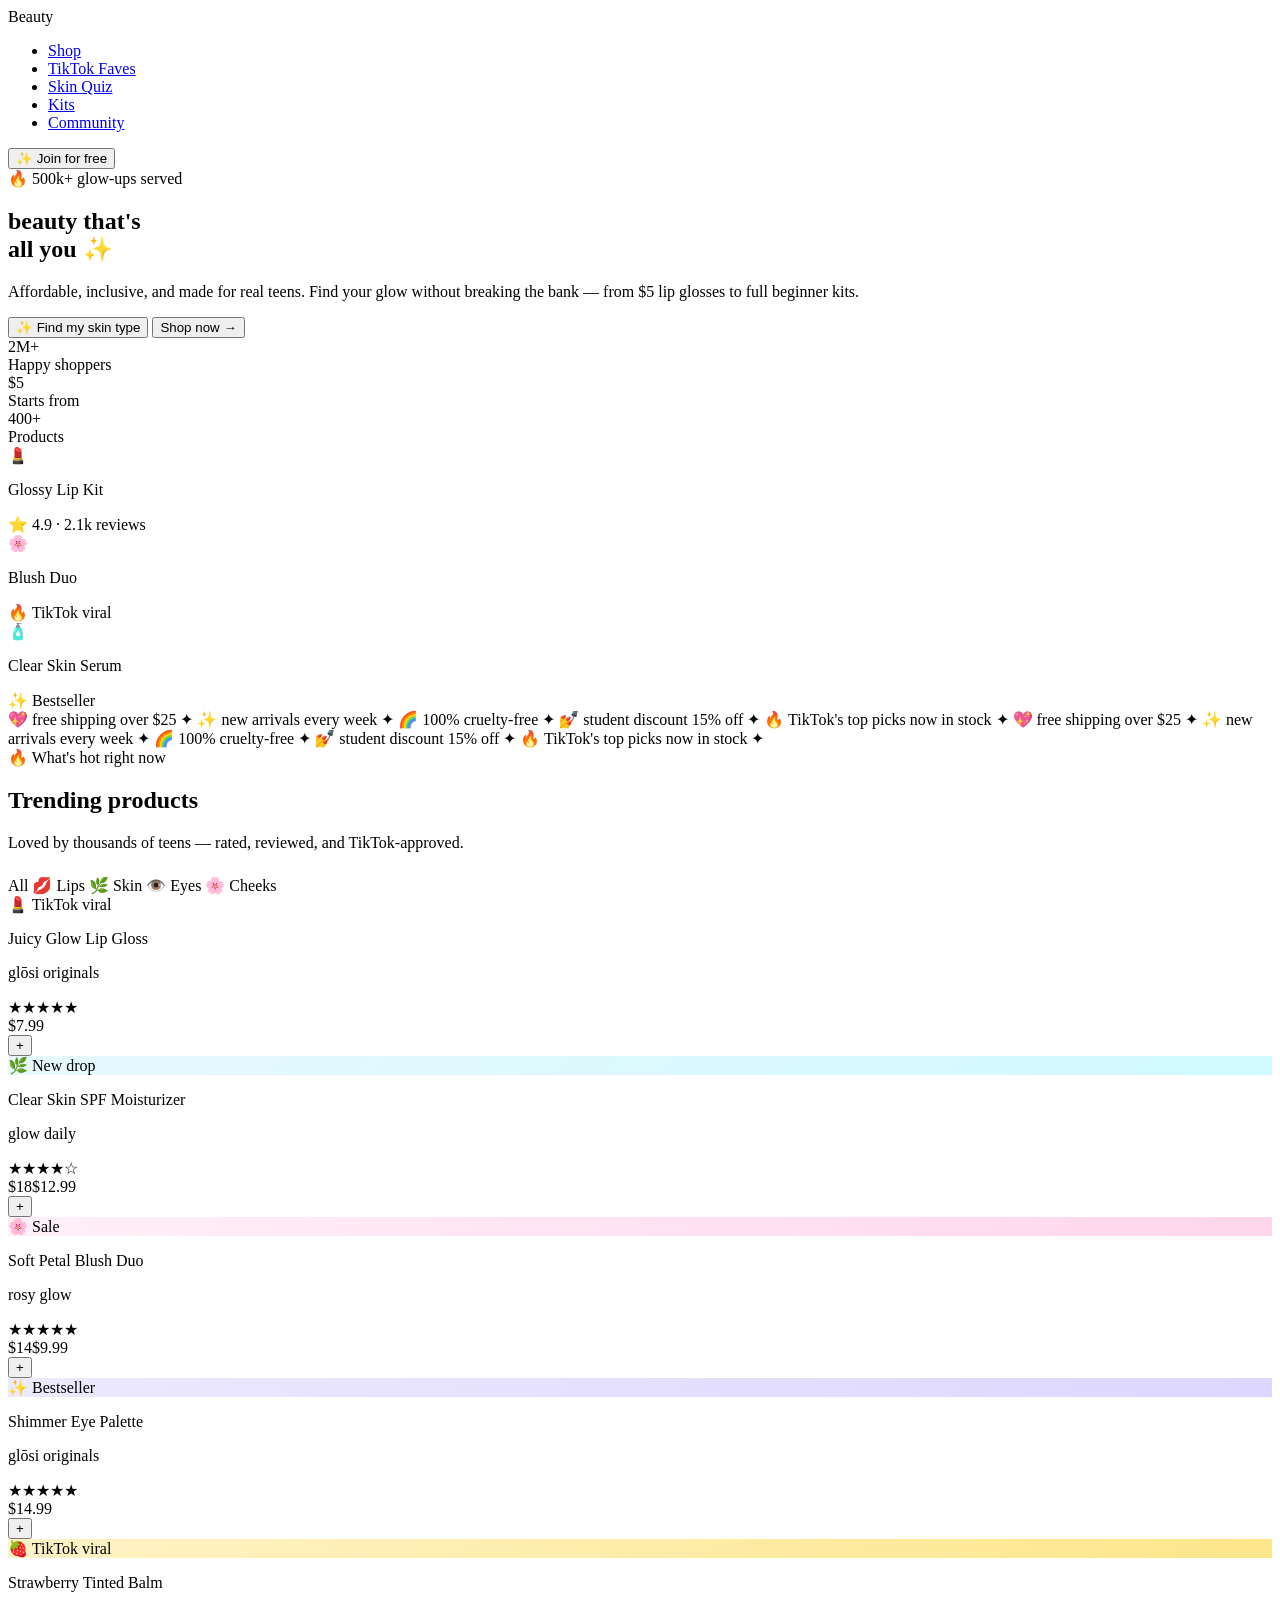
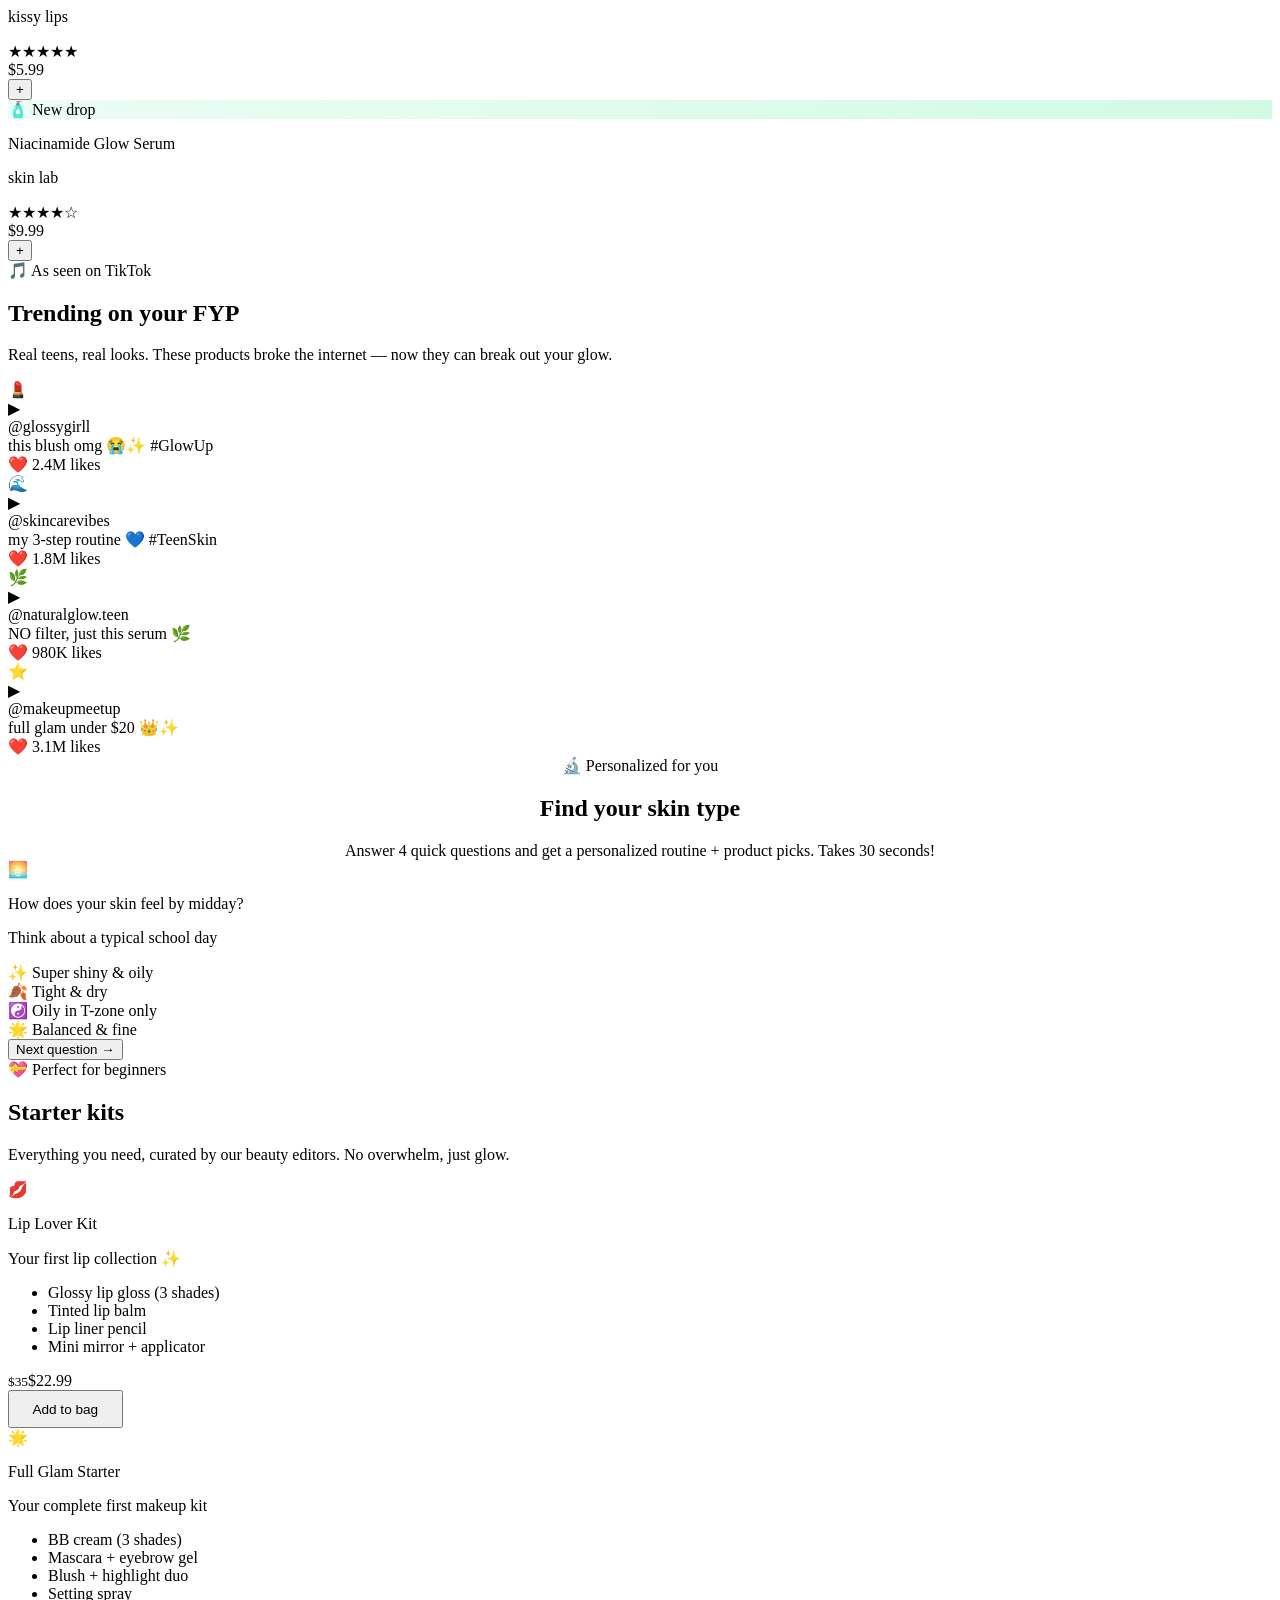
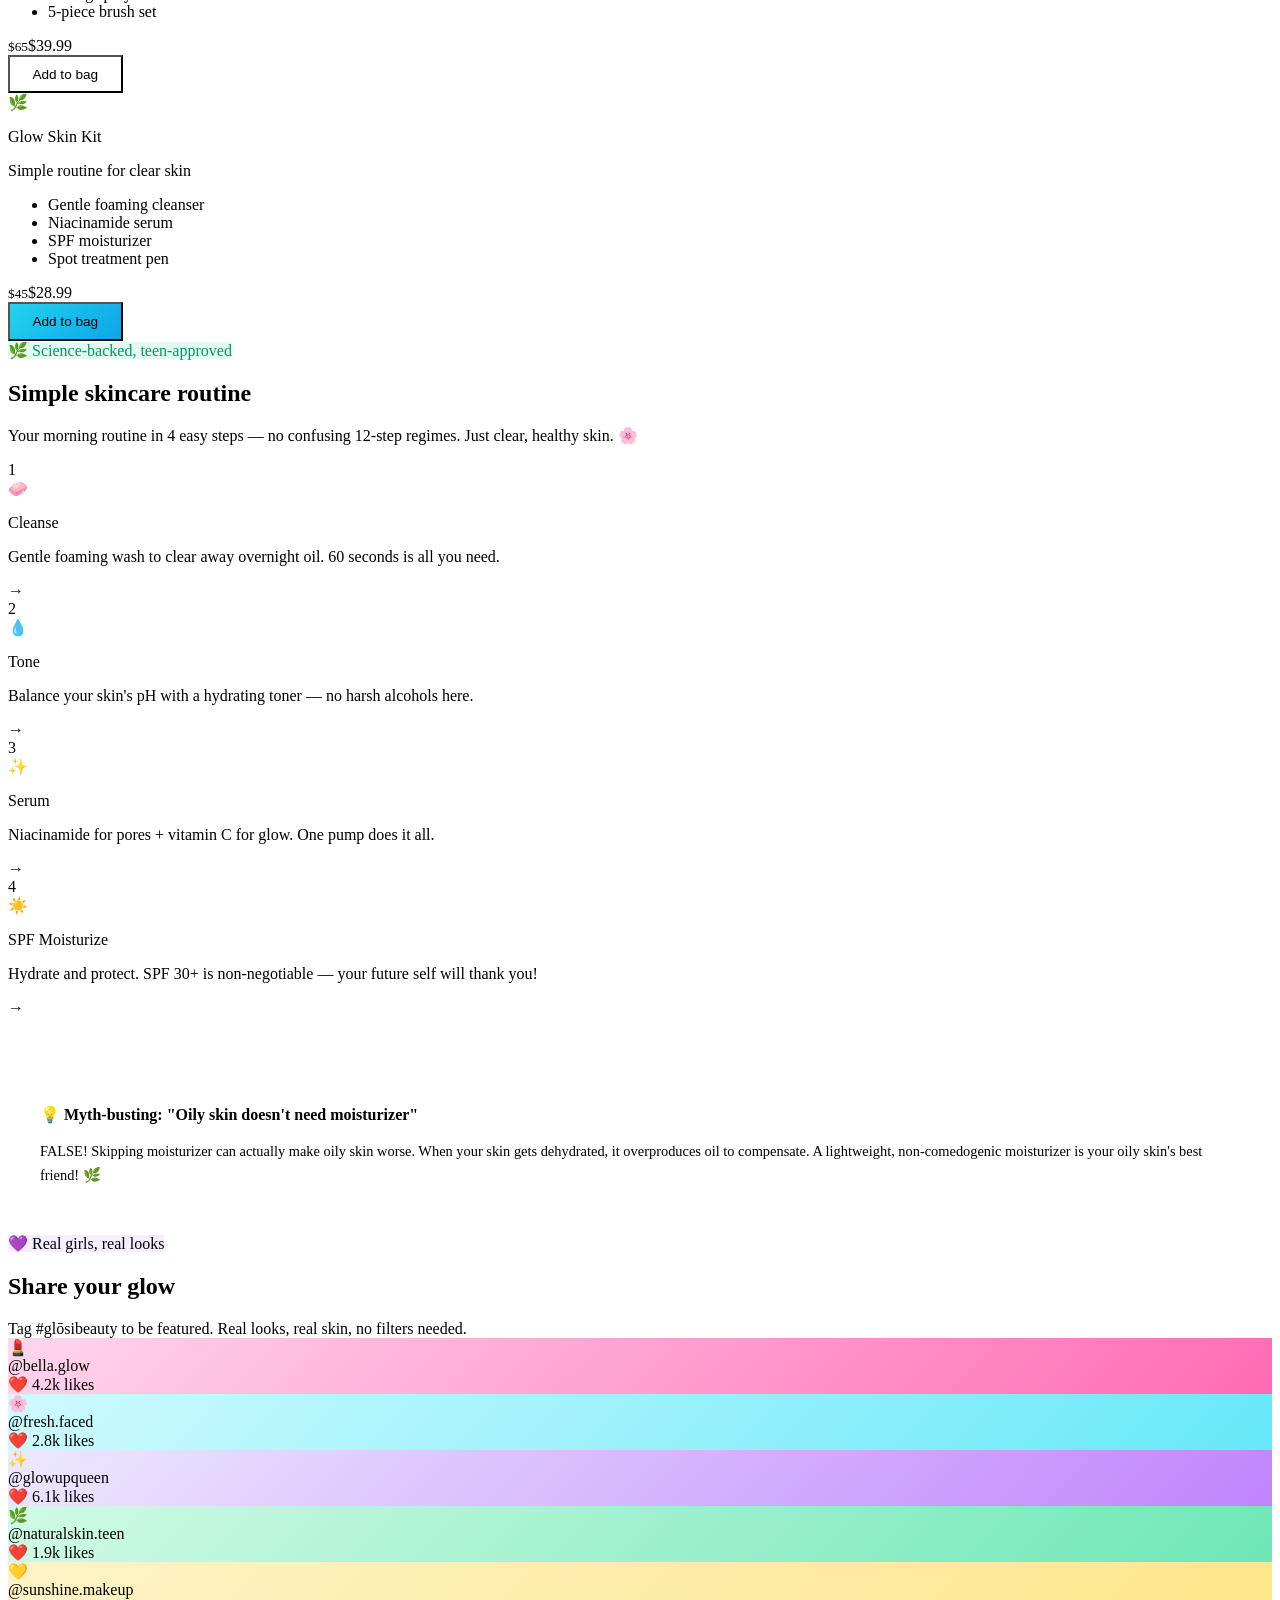
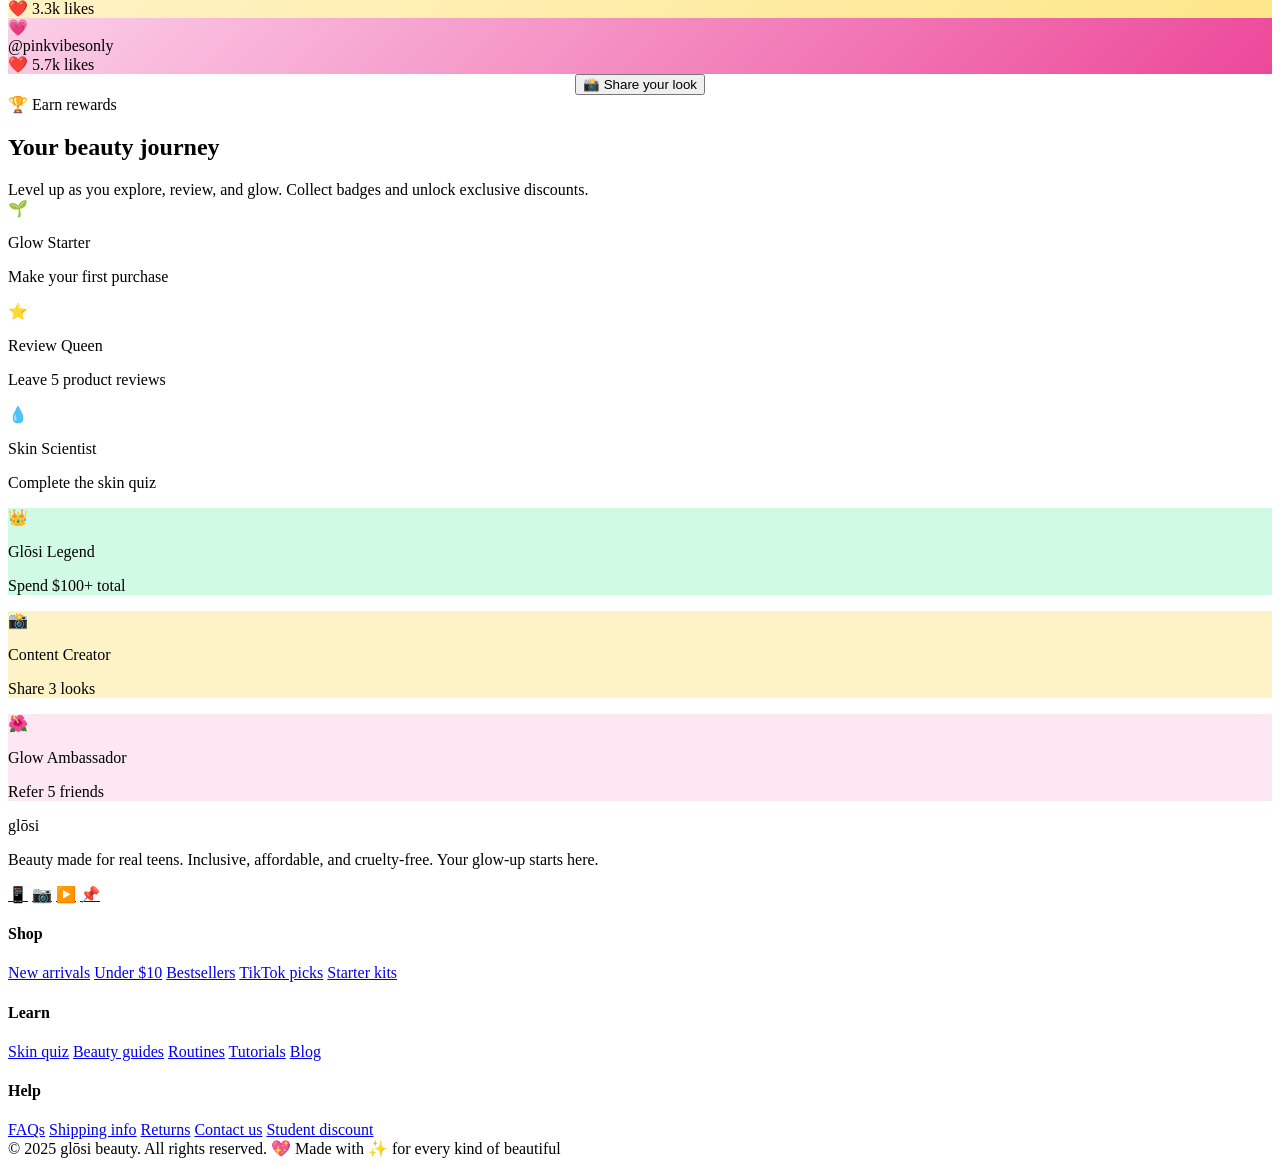
==== index.html @ f751d845 "first commit" ====
<!DOCTYPE html>
<html lang="en">
<head>
<meta charset="UTF-8">
<meta name="viewport" content="width=device-width, initial-scale=1.0">
<title>Beauty — beauty made for you ✨</title>
<link href="https://fonts.googleapis.com/css2?family=Clash+Display:wght@400;500;600;700&family=Nunito:wght@400;600;700;800;900&family=Syne:wght@400;700;800&display=swap" rel="stylesheet">
</head>
<body>

<!-- ── NAV ── -->
<nav>
  <div class="nav-logo">Beauty</div>
  <ul class="nav-links">
    <li><a href="#trending">Shop</a></li>
    <li><a href="#tiktok">TikTok Faves</a></li>
    <li><a href="#quiz">Skin Quiz</a></li>
    <li><a href="#kits">Kits</a></li>
    <li><a href="#community">Community</a></li>
  </ul>
  <button class="nav-cta">✨ Join for free</button>
</nav>

<!-- ── HERO ── -->
<section class="hero" id="hero">
  <div class="hero-bg"></div>
  <div class="blob blob-1"></div>
  <div class="blob blob-2"></div>
  <div class="blob blob-3"></div>

  <div class="hero-content">
    <div class="hero-badge">
      <span class="badge-dot"></span>
      🔥 500k+ glow-ups served
    </div>
    <h1>
      beauty that's<br>
      <span class="gradient-text">all you ✨</span>
    </h1>
    <p>Affordable, inclusive, and made for real teens. Find your glow without breaking the bank — from $5 lip glosses to full beginner kits.</p>
    <div class="hero-actions">
      <button class="btn-primary" onclick="document.getElementById('quiz').scrollIntoView({behavior:'smooth'})">✨ Find my skin type</button>
      <button class="btn-outline" onclick="document.getElementById('trending').scrollIntoView({behavior:'smooth'})">Shop now →</button>
    </div>
    <div class="hero-stats">
      <div class="stat"><div class="stat-num">2M+</div><div class="stat-label">Happy shoppers</div></div>
      <div class="stat"><div class="stat-num">$5</div><div class="stat-label">Starts from</div></div>
      <div class="stat"><div class="stat-num">400+</div><div class="stat-label">Products</div></div>
    </div>
  </div>

  <div class="hero-visual">
    <div class="float-card">
      <div class="float-card-icon icon-pink">💄</div>
      <div class="float-card-info">
        <p>Glossy Lip Kit</p>
        <span>⭐ 4.9 · 2.1k reviews</span>
      </div>
    </div>
    <div class="float-card">
      <div class="float-card-icon icon-purple">🌸</div>
      <div class="float-card-info">
        <p>Blush Duo</p>
        <span>🔥 TikTok viral</span>
      </div>
    </div>
    <div class="float-card">
      <div class="float-card-icon icon-blue">🧴</div>
      <div class="float-card-info">
        <p>Clear Skin Serum</p>
        <span>✨ Bestseller</span>
      </div>
    </div>
  </div>
</section>

<!-- ── MARQUEE ── -->
<div class="marquee-section">
  <div class="marquee-track">
    <span class="marquee-item">💖 free shipping over $25 <span class="marquee-dot">✦</span></span>
    <span class="marquee-item">✨ new arrivals every week <span class="marquee-dot">✦</span></span>
    <span class="marquee-item">🌈 100% cruelty-free <span class="marquee-dot">✦</span></span>
    <span class="marquee-item">💅 student discount 15% off <span class="marquee-dot">✦</span></span>
    <span class="marquee-item">🔥 TikTok's top picks now in stock <span class="marquee-dot">✦</span></span>
    <span class="marquee-item">💖 free shipping over $25 <span class="marquee-dot">✦</span></span>
    <span class="marquee-item">✨ new arrivals every week <span class="marquee-dot">✦</span></span>
    <span class="marquee-item">🌈 100% cruelty-free <span class="marquee-dot">✦</span></span>
    <span class="marquee-item">💅 student discount 15% off <span class="marquee-dot">✦</span></span>
    <span class="marquee-item">🔥 TikTok's top picks now in stock <span class="marquee-dot">✦</span></span>
  </div>
</div>

<!-- ── TRENDING ── -->
<section class="trending" id="trending">
  <div class="container">
    <span class="section-label reveal">🔥 What's hot right now</span>
    <h2 class="section-title reveal">Trending products</h2>
    <p class="section-sub reveal">Loved by thousands of teens — rated, reviewed, and TikTok-approved.</p>

    <div class="filter-pills reveal" style="margin-top: 1.5rem;">
      <span class="pill active" onclick="setFilter(this,'all')">All</span>
      <span class="pill" onclick="setFilter(this,'lips')">💋 Lips</span>
      <span class="pill" onclick="setFilter(this,'skin')">🌿 Skin</span>
      <span class="pill" onclick="setFilter(this,'eyes')">👁️ Eyes</span>
      <span class="pill" onclick="setFilter(this,'cheeks')">🌸 Cheeks</span>
    </div>

    <div class="products-grid" id="products-grid">
      <div class="product-card reveal" data-cat="lips">
        <div class="product-card-img">
          💄
          <span class="product-badge badge-tiktok">TikTok viral</span>
        </div>
        <div class="product-card-body">
          <p class="product-name">Juicy Glow Lip Gloss</p>
          <p class="product-brand">glōsi originals</p>
          <div class="product-footer">
            <div>
              <div class="stars">★★★★★</div>
              <div class="product-price">$7.99</div>
            </div>
            <button class="add-btn" title="Add to cart">+</button>
          </div>
        </div>
      </div>

      <div class="product-card reveal" data-cat="skin">
        <div class="product-card-img" style="background: linear-gradient(135deg,#E8F8FF,#CFFAFE);">
          🌿
          <span class="product-badge badge-new">New drop</span>
        </div>
        <div class="product-card-body">
          <p class="product-name">Clear Skin SPF Moisturizer</p>
          <p class="product-brand">glow daily</p>
          <div class="product-footer">
            <div>
              <div class="stars">★★★★☆</div>
              <div class="product-price"><span class="old">$18</span>$12.99</div>
            </div>
            <button class="add-btn">+</button>
          </div>
        </div>
      </div>

      <div class="product-card reveal" data-cat="cheeks">
        <div class="product-card-img" style="background: linear-gradient(135deg,#FFF0F8,#FFD6EC);">
          🌸
          <span class="product-badge badge-sale">Sale</span>
        </div>
        <div class="product-card-body">
          <p class="product-name">Soft Petal Blush Duo</p>
          <p class="product-brand">rosy glow</p>
          <div class="product-footer">
            <div>
              <div class="stars">★★★★★</div>
              <div class="product-price"><span class="old">$14</span>$9.99</div>
            </div>
            <button class="add-btn">+</button>
          </div>
        </div>
      </div>

      <div class="product-card reveal" data-cat="eyes">
        <div class="product-card-img" style="background: linear-gradient(135deg,#EDE9FE,#DDD6FE);">
          ✨
          <span class="product-badge">Bestseller</span>
        </div>
        <div class="product-card-body">
          <p class="product-name">Shimmer Eye Palette</p>
          <p class="product-brand">glōsi originals</p>
          <div class="product-footer">
            <div>
              <div class="stars">★★★★★</div>
              <div class="product-price">$14.99</div>
            </div>
            <button class="add-btn">+</button>
          </div>
        </div>
      </div>

      <div class="product-card reveal" data-cat="lips">
        <div class="product-card-img" style="background: linear-gradient(135deg,#FEF3C7,#FDE68A);">
          🍓
          <span class="product-badge badge-tiktok">TikTok viral</span>
        </div>
        <div class="product-card-body">
          <p class="product-name">Strawberry Tinted Balm</p>
          <p class="product-brand">kissy lips</p>
          <div class="product-footer">
            <div>
              <div class="stars">★★★★★</div>
              <div class="product-price">$5.99</div>
            </div>
            <button class="add-btn">+</button>
          </div>
        </div>
      </div>

      <div class="product-card reveal" data-cat="skin">
        <div class="product-card-img" style="background: linear-gradient(135deg,#ECFDF5,#D1FAE5);">
          🧴
          <span class="product-badge badge-new">New drop</span>
        </div>
        <div class="product-card-body">
          <p class="product-name">Niacinamide Glow Serum</p>
          <p class="product-brand">skin lab</p>
          <div class="product-footer">
            <div>
              <div class="stars">★★★★☆</div>
              <div class="product-price">$9.99</div>
            </div>
            <button class="add-btn">+</button>
          </div>
        </div>
      </div>
    </div>
  </div>
</section>

<!-- ── TIKTOK ── -->
<section class="tiktok-section" id="tiktok">
  <div class="container">
    <span class="section-label reveal">🎵 As seen on TikTok</span>
    <h2 class="section-title reveal">Trending on your FYP</h2>
    <p class="section-sub reveal">Real teens, real looks. These products broke the internet — now they can break out your glow.</p>

    <div class="tiktok-grid">
      <div class="tiktok-card reveal">
        <div class="tiktok-card-bg">💄</div>
        <div class="tiktok-play"><div class="play-btn">▶</div></div>
        <div class="tiktok-info">
          <div class="tiktok-user">@glossygirll</div>
          <div class="tiktok-desc">this blush omg 😭✨ #GlowUp</div>
          <div class="tiktok-likes">❤️ 2.4M likes</div>
        </div>
      </div>

      <div class="tiktok-card reveal">
        <div class="tiktok-card-bg">🌊</div>
        <div class="tiktok-play"><div class="play-btn">▶</div></div>
        <div class="tiktok-info">
          <div class="tiktok-user">@skincarevibes</div>
          <div class="tiktok-desc">my 3-step routine 💙 #TeenSkin</div>
          <div class="tiktok-likes">❤️ 1.8M likes</div>
        </div>
      </div>

      <div class="tiktok-card reveal">
        <div class="tiktok-card-bg">🌿</div>
        <div class="tiktok-play"><div class="play-btn">▶</div></div>
        <div class="tiktok-info">
          <div class="tiktok-user">@naturalglow.teen</div>
          <div class="tiktok-desc">NO filter, just this serum 🌿</div>
          <div class="tiktok-likes">❤️ 980K likes</div>
        </div>
      </div>

      <div class="tiktok-card reveal">
        <div class="tiktok-card-bg">⭐</div>
        <div class="tiktok-play"><div class="play-btn">▶</div></div>
        <div class="tiktok-info">
          <div class="tiktok-user">@makeupmeetup</div>
          <div class="tiktok-desc">full glam under $20 👑✨</div>
          <div class="tiktok-likes">❤️ 3.1M likes</div>
        </div>
      </div>
    </div>
  </div>
</section>

<!-- ── SKIN QUIZ ── -->
<section class="quiz-section" id="quiz">
  <div class="container">
    <div style="text-align:center">
      <span class="section-label reveal">🔬 Personalized for you</span>
      <h2 class="section-title reveal">Find your skin type</h2>
      <p class="section-sub reveal" style="margin: 0 auto;">Answer 4 quick questions and get a personalized routine + product picks. Takes 30 seconds!</p>
    </div>

    <div class="quiz-card reveal" id="quiz-card">
      <!-- Question 1 -->
      <div id="q1">
        <div class="quiz-emoji">🌅</div>
        <p class="quiz-question">How does your skin feel by midday?</p>
        <p class="quiz-sub">Think about a typical school day</p>
        <div class="quiz-progress">
          <div class="progress-dot active"></div>
          <div class="progress-dot"></div>
          <div class="progress-dot"></div>
          <div class="progress-dot"></div>
        </div>
        <div class="quiz-options">
          <div class="quiz-option" onclick="selectOpt(this,'q1','oily')"><span class="quiz-option-icon">✨</span> Super shiny & oily</div>
          <div class="quiz-option" onclick="selectOpt(this,'q1','dry')"><span class="quiz-option-icon">🍂</span> Tight & dry</div>
          <div class="quiz-option" onclick="selectOpt(this,'q1','combo')"><span class="quiz-option-icon">☯️</span> Oily in T-zone only</div>
          <div class="quiz-option" onclick="selectOpt(this,'q1','normal')"><span class="quiz-option-icon">🌟</span> Balanced & fine</div>
        </div>
        <button class="quiz-btn" onclick="nextQ(1)">Next question →</button>
      </div>

      <!-- Question 2 -->
      <div id="q2" style="display:none">
        <div class="quiz-emoji">🔍</div>
        <p class="quiz-question">Any skin concerns?</p>
        <p class="quiz-sub">Select your biggest challenge</p>
        <div class="quiz-progress">
          <div class="progress-dot done"></div>
          <div class="progress-dot active"></div>
          <div class="progress-dot"></div>
          <div class="progress-dot"></div>
        </div>
        <div class="quiz-options">
          <div class="quiz-option" onclick="selectOpt(this,'q2','acne')"><span class="quiz-option-icon">😤</span> Breakouts & acne</div>
          <div class="quiz-option" onclick="selectOpt(this,'q2','dull')"><span class="quiz-option-icon">😴</span> Dull & uneven tone</div>
          <div class="quiz-option" onclick="selectOpt(this,'q2','sensitive')"><span class="quiz-option-icon">🌷</span> Sensitive & red</div>
          <div class="quiz-option" onclick="selectOpt(this,'q2','none')"><span class="quiz-option-icon">😊</span> Not much really!</div>
        </div>
        <button class="quiz-btn" onclick="nextQ(2)">Next →</button>
      </div>

      <!-- Question 3 -->
      <div id="q3" style="display:none">
        <div class="quiz-emoji">🧴</div>
        <p class="quiz-question">Current skincare routine?</p>
        <p class="quiz-sub">Be honest, no judgment here!</p>
        <div class="quiz-progress">
          <div class="progress-dot done"></div>
          <div class="progress-dot done"></div>
          <div class="progress-dot active"></div>
          <div class="progress-dot"></div>
        </div>
        <div class="quiz-options">
          <div class="quiz-option" onclick="selectOpt(this,'q3','none')"><span class="quiz-option-icon">😅</span> Just water lol</div>
          <div class="quiz-option" onclick="selectOpt(this,'q3','basic')"><span class="quiz-option-icon">🚿</span> Cleanser only</div>
          <div class="quiz-option" onclick="selectOpt(this,'q3','some')"><span class="quiz-option-icon">✅</span> Cleanser + moisturizer</div>
          <div class="quiz-option" onclick="selectOpt(this,'q3','full')"><span class="quiz-option-icon">💪</span> Full multi-step routine</div>
        </div>
        <button class="quiz-btn" onclick="nextQ(3)">Almost there →</button>
      </div>

      <!-- Question 4 -->
      <div id="q4" style="display:none">
        <div class="quiz-emoji">💰</div>
        <p class="quiz-question">What's your beauty budget?</p>
        <p class="quiz-sub">We'll match you to the perfect products</p>
        <div class="quiz-progress">
          <div class="progress-dot done"></div>
          <div class="progress-dot done"></div>
          <div class="progress-dot done"></div>
          <div class="progress-dot active"></div>
        </div>
        <div class="quiz-options">
          <div class="quiz-option" onclick="selectOpt(this,'q4','low')"><span class="quiz-option-icon">🪙</span> Under $10</div>
          <div class="quiz-option" onclick="selectOpt(this,'q4','mid')"><span class="quiz-option-icon">💵</span> $10 – $25</div>
          <div class="quiz-option" onclick="selectOpt(this,'q4','high')"><span class="quiz-option-icon">💳</span> $25 – $50</div>
          <div class="quiz-option" onclick="selectOpt(this,'q4','any')"><span class="quiz-option-icon">💎</span> Whatever's best</div>
        </div>
        <button class="quiz-btn" onclick="showResult()">✨ Get my results!</button>
      </div>

      <!-- Result -->
      <div id="q-result" style="display:none">
        <div class="quiz-emoji" id="result-emoji">🌟</div>
        <div class="result-badge" id="result-badge" style="background: var(--pink-pale); color: var(--pink);">Oily / Combo Skin</div>
        <p class="quiz-question" id="result-title">Your skin is perfectly balanced!</p>
        <p class="quiz-sub" id="result-desc" style="margin-bottom: 2rem;">Here's your personalized routine</p>
        <div style="background: var(--pink-pale); border-radius: var(--radius-sm); padding: 1.2rem; margin-bottom: 2rem; text-align: left;">
          <p style="font-weight: 800; color: var(--text); margin-bottom: 0.8rem;">Your 3-step starter routine:</p>
          <div id="result-steps"></div>
        </div>
        <button class="quiz-btn" onclick="resetQuiz()">🔄 Retake quiz</button>
      </div>
    </div>
  </div>
</section>

<!-- ── BEGINNER KITS ── -->
<section class="kits-section" id="kits">
  <div class="container">
    <span class="section-label reveal">💝 Perfect for beginners</span>
    <h2 class="section-title reveal">Starter kits</h2>
    <p class="section-sub reveal">Everything you need, curated by our beauty editors. No overwhelm, just glow.</p>

    <div class="kits-grid">
      <div class="kit-card kit-1 reveal">
        <div class="kit-header">
          <span class="kit-emoji">💋</span>
          <p class="kit-name">Lip Lover Kit</p>
          <p class="kit-tagline">Your first lip collection ✨</p>
        </div>
        <div class="kit-body">
          <ul class="kit-items">
            <li>Glossy lip gloss (3 shades)</li>
            <li>Tinted lip balm</li>
            <li>Lip liner pencil</li>
            <li>Mini mirror + applicator</li>
          </ul>
          <div class="kit-footer">
            <div class="kit-price"><small>$35</small>$22.99</div>
            <button class="btn-primary" style="font-size:0.85rem; padding: 0.6rem 1.4rem;">Add to bag</button>
          </div>
        </div>
      </div>

      <div class="kit-card kit-2 reveal">
        <div class="kit-header">
          <span class="kit-emoji">🌟</span>
          <p class="kit-name">Full Glam Starter</p>
          <p class="kit-tagline">Your complete first makeup kit</p>
        </div>
        <div class="kit-body">
          <ul class="kit-items">
            <li>BB cream (3 shades)</li>
            <li>Mascara + eyebrow gel</li>
            <li>Blush + highlight duo</li>
            <li>Setting spray</li>
            <li>5-piece brush set</li>
          </ul>
          <div class="kit-footer">
            <div class="kit-price"><small>$65</small>$39.99</div>
            <button class="btn-primary" style="font-size:0.85rem; padding: 0.6rem 1.4rem; background: linear-gradient(135deg, var(--lavender), #9333EA);">Add to bag</button>
          </div>
        </div>
      </div>

      <div class="kit-card kit-3 reveal">
        <div class="kit-header">
          <span class="kit-emoji">🌿</span>
          <p class="kit-name">Glow Skin Kit</p>
          <p class="kit-tagline">Simple routine for clear skin</p>
        </div>
        <div class="kit-body">
          <ul class="kit-items">
            <li>Gentle foaming cleanser</li>
            <li>Niacinamide serum</li>
            <li>SPF moisturizer</li>
            <li>Spot treatment pen</li>
          </ul>
          <div class="kit-footer">
            <div class="kit-price"><small>$45</small>$28.99</div>
            <button class="btn-primary" style="font-size:0.85rem; padding: 0.6rem 1.4rem; background: linear-gradient(135deg, #22D3EE, #0EA5E9);">Add to bag</button>
          </div>
        </div>
      </div>
    </div>
  </div>
</section>

<!-- ── SKINCARE ROUTINE ── -->
<section class="skincare-section" id="skincare">
  <div class="container">
    <span class="section-label reveal" style="background: rgba(110,231,183,0.2); color: #059669;">🌿 Science-backed, teen-approved</span>
    <h2 class="section-title reveal">Simple skincare routine</h2>
    <p class="section-sub reveal">Your morning routine in 4 easy steps — no confusing 12-step regimes. Just clear, healthy skin. 🌸</p>

    <div class="routine-steps">
      <div class="step-card reveal">
        <div class="step-num">1</div>
        <span class="step-icon">🧼</span>
        <p class="step-title">Cleanse</p>
        <p class="step-desc">Gentle foaming wash to clear away overnight oil. 60 seconds is all you need.</p>
        <span class="step-arrow">→</span>
      </div>
      <div class="step-card reveal">
        <div class="step-num">2</div>
        <span class="step-icon">💧</span>
        <p class="step-title">Tone</p>
        <p class="step-desc">Balance your skin's pH with a hydrating toner — no harsh alcohols here.</p>
        <span class="step-arrow">→</span>
      </div>
      <div class="step-card reveal">
        <div class="step-num">3</div>
        <span class="step-icon">✨</span>
        <p class="step-title">Serum</p>
        <p class="step-desc">Niacinamide for pores + vitamin C for glow. One pump does it all.</p>
        <span class="step-arrow">→</span>
      </div>
      <div class="step-card reveal">
        <div class="step-num">4</div>
        <span class="step-icon">☀️</span>
        <p class="step-title">SPF Moisturize</p>
        <p class="step-desc">Hydrate and protect. SPF 30+ is non-negotiable — your future self will thank you!</p>
        <span class="step-arrow">→</span>
      </div>
    </div>

    <div style="margin-top: 2.5rem; background: white; border-radius: var(--radius); padding: 2rem; border-left: 5px solid var(--mint);">
      <p style="font-weight: 800; font-size: 1rem; color: var(--text); margin-bottom: 0.5rem;">💡 Myth-busting: "Oily skin doesn't need moisturizer"</p>
      <p style="color: var(--muted); font-size: 0.9rem; line-height: 1.7;">FALSE! Skipping moisturizer can actually make oily skin worse. When your skin gets dehydrated, it overproduces oil to compensate. A lightweight, non-comedogenic moisturizer is your oily skin's best friend! 🌿</p>
    </div>
  </div>
</section>

<!-- ── COMMUNITY ── -->
<section class="community-section" id="community">
  <div class="container">
    <span class="section-label reveal" style="background: rgba(192,132,252,0.15); color: var(--lavender);">💜 Real girls, real looks</span>
    <h2 class="section-title reveal">Share your glow</h2>
    <p class="section-sub reveal" style="margin: 0 auto;">Tag #glōsibeauty to be featured. Real looks, real skin, no filters needed.</p>

    <div class="ugc-grid">
      <div class="ugc-card reveal" style="background: linear-gradient(135deg,#FFD6EC,#FF6BB5);">
        <span>💄</span>
        <div class="ugc-overlay"><div class="ugc-username">@bella.glow</div><div class="ugc-likes">❤️ 4.2k likes</div></div>
      </div>
      <div class="ugc-card reveal" style="background: linear-gradient(135deg,#CFFAFE,#67E8F9);">
        <span>🌸</span>
        <div class="ugc-overlay"><div class="ugc-username">@fresh.faced</div><div class="ugc-likes">❤️ 2.8k likes</div></div>
      </div>
      <div class="ugc-card reveal" style="background: linear-gradient(135deg,#EDE9FE,#C084FC);">
        <span>✨</span>
        <div class="ugc-overlay"><div class="ugc-username">@glowupqueen</div><div class="ugc-likes">❤️ 6.1k likes</div></div>
      </div>
      <div class="ugc-card reveal" style="background: linear-gradient(135deg,#D1FAE5,#6EE7B7);">
        <span>🌿</span>
        <div class="ugc-overlay"><div class="ugc-username">@naturalskin.teen</div><div class="ugc-likes">❤️ 1.9k likes</div></div>
      </div>
      <div class="ugc-card reveal" style="background: linear-gradient(135deg,#FEF3C7,#FDE68A);">
        <span>💛</span>
        <div class="ugc-overlay"><div class="ugc-username">@sunshine.makeup</div><div class="ugc-likes">❤️ 3.3k likes</div></div>
      </div>
      <div class="ugc-card reveal" style="background: linear-gradient(135deg,#FBCFE8,#EC4899);">
        <span>💗</span>
        <div class="ugc-overlay"><div class="ugc-username">@pinkvibesonly</div><div class="ugc-likes">❤️ 5.7k likes</div></div>
      </div>
    </div>

    <button class="btn-primary" style="margin: 0 auto; display: block;">📸 Share your look</button>
  </div>
</section>

<!-- ── BADGES / GAMIFICATION ── -->
<section class="badges-section" id="badges">
  <div class="container">
    <span class="section-label reveal">🏆 Earn rewards</span>
    <h2 class="section-title reveal">Your beauty journey</h2>
    <p class="section-sub reveal" style="margin: 0 auto;">Level up as you explore, review, and glow. Collect badges and unlock exclusive discounts.</p>

    <div class="badges-grid">
      <div class="badge-card reveal">
        <span class="badge-icon">🌱</span>
        <p class="badge-name">Glow Starter</p>
        <p class="badge-desc">Make your first purchase</p>
      </div>
      <div class="badge-card reveal" style="background: var(--lavender-light); border-color: #DDD6FE;">
        <span class="badge-icon">⭐</span>
        <p class="badge-name">Review Queen</p>
        <p class="badge-desc">Leave 5 product reviews</p>
      </div>
      <div class="badge-card reveal" style="background: var(--blue-light); border-color: #A5F3FC;">
        <span class="badge-icon">💧</span>
        <p class="badge-name">Skin Scientist</p>
        <p class="badge-desc">Complete the skin quiz</p>
      </div>
      <div class="badge-card reveal" style="background: #D1FAE5; border-color: #A7F3D0;">
        <span class="badge-icon">👑</span>
        <p class="badge-name">Glōsi Legend</p>
        <p class="badge-desc">Spend $100+ total</p>
      </div>
      <div class="badge-card reveal" style="background: #FEF3C7; border-color: #FDE68A;">
        <span class="badge-icon">📸</span>
        <p class="badge-name">Content Creator</p>
        <p class="badge-desc">Share 3 looks</p>
      </div>
      <div class="badge-card reveal" style="background: #FCE7F3; border-color: #FBCFE8;">
        <span class="badge-icon">🌺</span>
        <p class="badge-name">Glow Ambassador</p>
        <p class="badge-desc">Refer 5 friends</p>
      </div>
    </div>
  </div>
</section>

<!-- ── FOOTER ── -->
<footer>
  <div class="container">
    <div class="footer-grid">
      <div>
        <div class="footer-logo">glōsi</div>
        <p class="footer-desc">Beauty made for real teens. Inclusive, affordable, and cruelty-free. Your glow-up starts here.</p>
        <div class="footer-social">
          <a class="social-btn" href="#" title="TikTok">📱</a>
          <a class="social-btn" href="#" title="Instagram">📷</a>
          <a class="social-btn" href="#" title="YouTube">▶️</a>
          <a class="social-btn" href="#" title="Pinterest">📌</a>
        </div>
      </div>
      <div class="footer-col">
        <h4>Shop</h4>
        <a href="#">New arrivals</a>
        <a href="#">Under $10</a>
        <a href="#">Bestsellers</a>
        <a href="#">TikTok picks</a>
        <a href="#">Starter kits</a>
      </div>
      <div class="footer-col">
        <h4>Learn</h4>
        <a href="#">Skin quiz</a>
        <a href="#">Beauty guides</a>
        <a href="#">Routines</a>
        <a href="#">Tutorials</a>
        <a href="#">Blog</a>
      </div>
      <div class="footer-col">
        <h4>Help</h4>
        <a href="#">FAQs</a>
        <a href="#">Shipping info</a>
        <a href="#">Returns</a>
        <a href="#">Contact us</a>
        <a href="#">Student discount</a>
      </div>
    </div>
    <div class="footer-bottom">
      <span>© 2025 glōsi beauty. All rights reserved. 💖</span>
      <span>Made with ✨ for every kind of beautiful</span>
    </div>
  </div>
</footer>

<script src="index.js"></script>
</body>
</html>
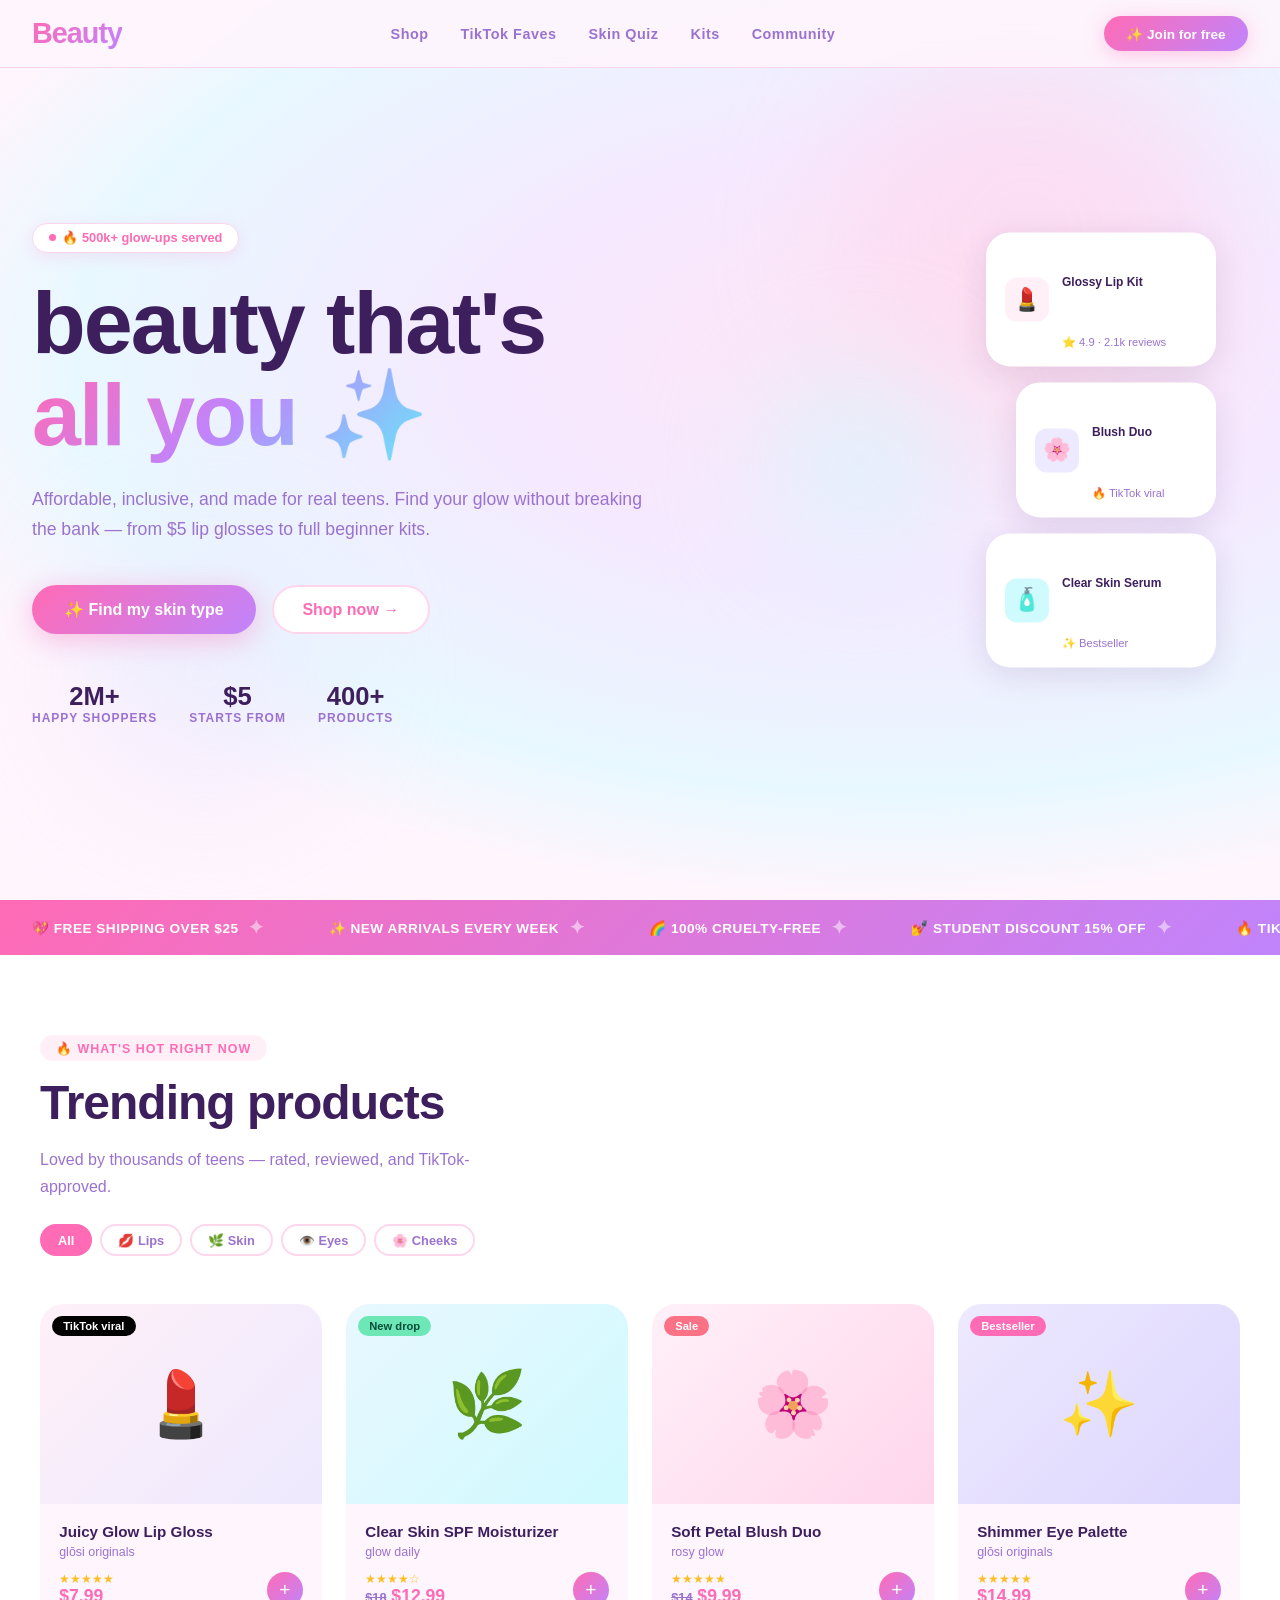
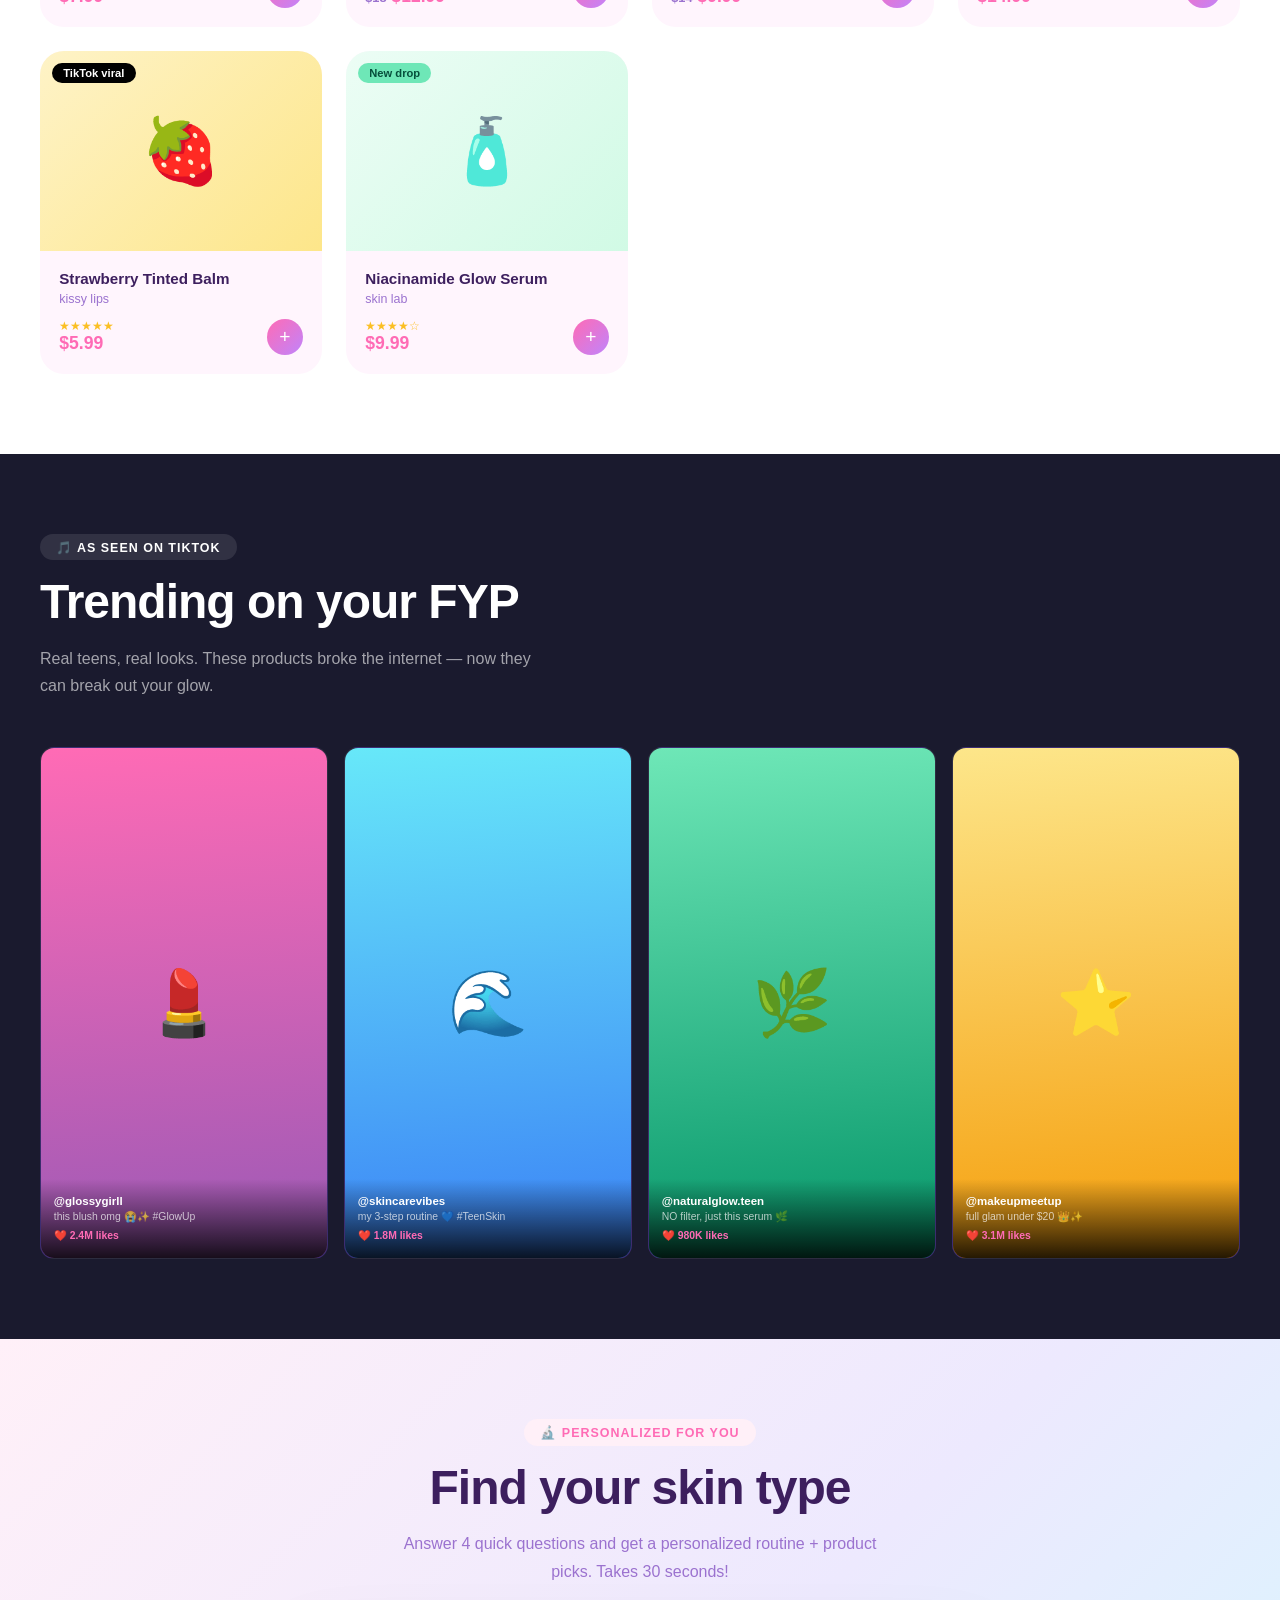
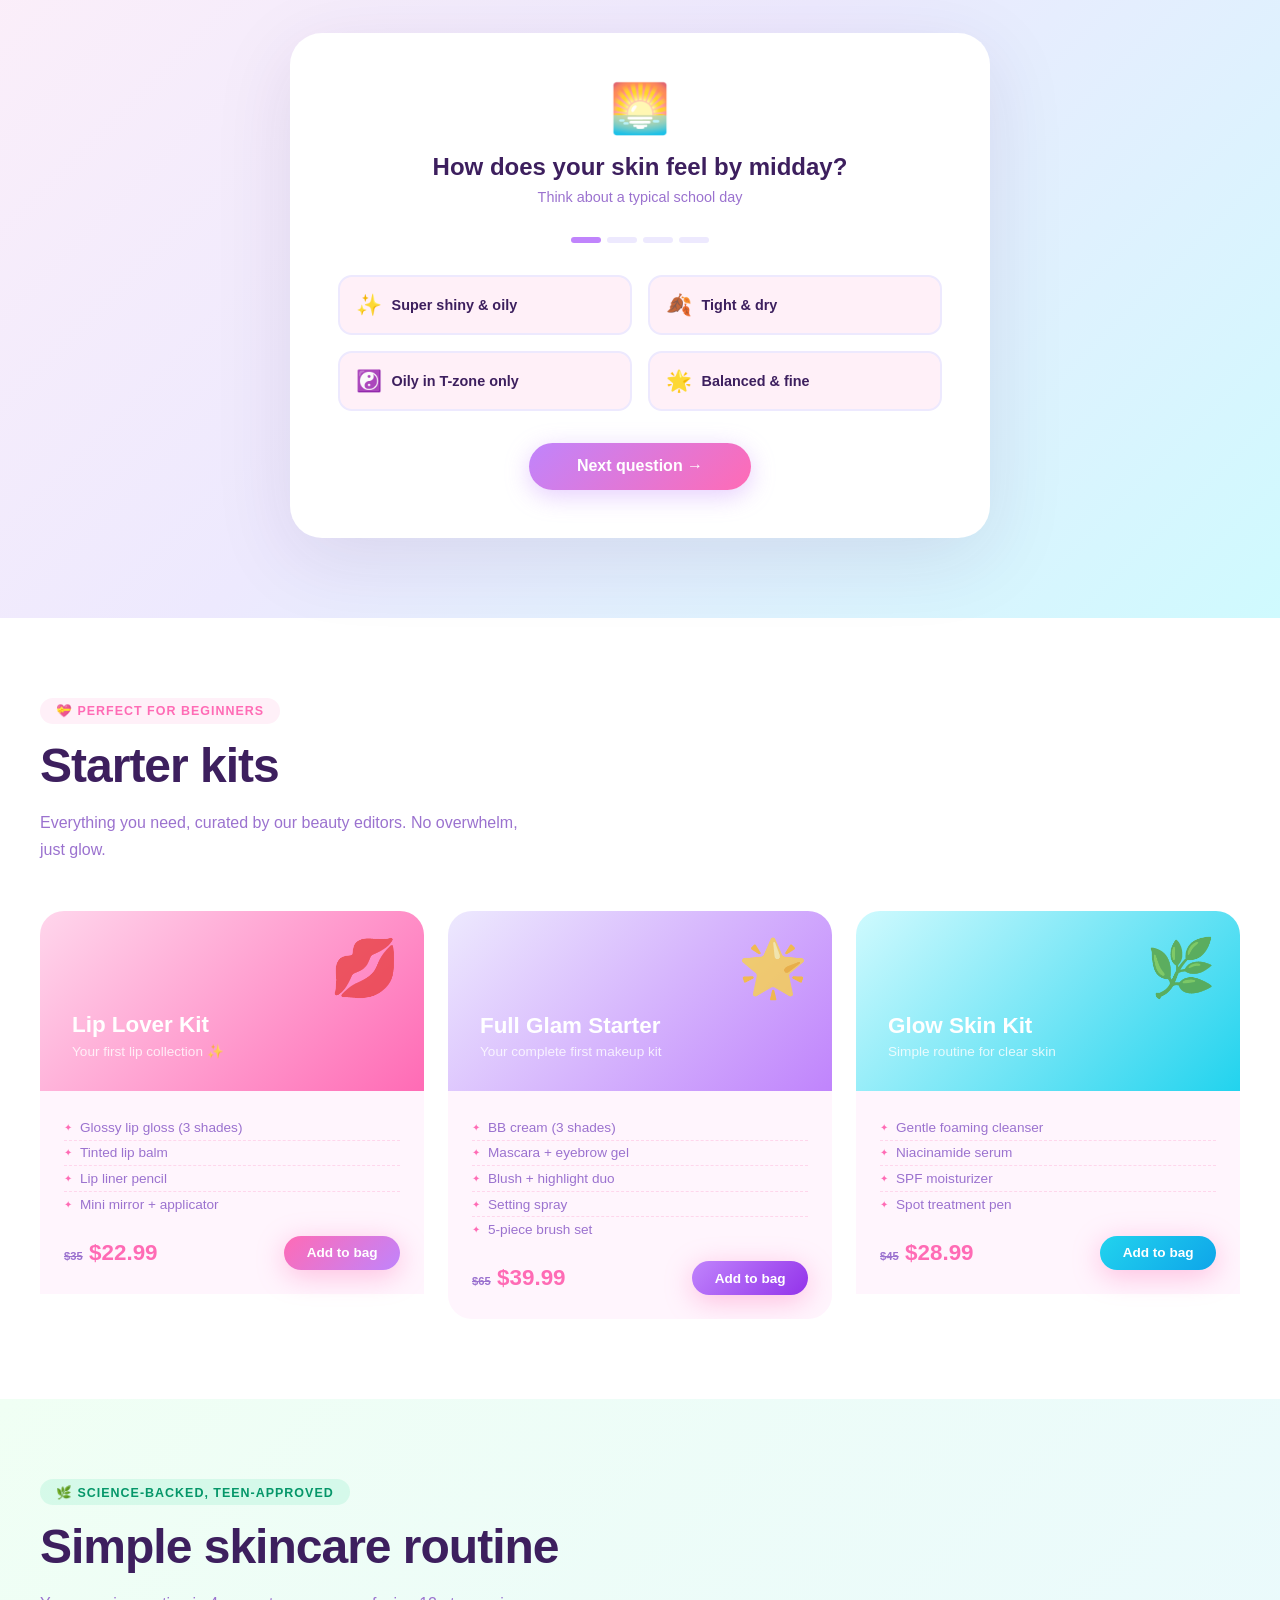
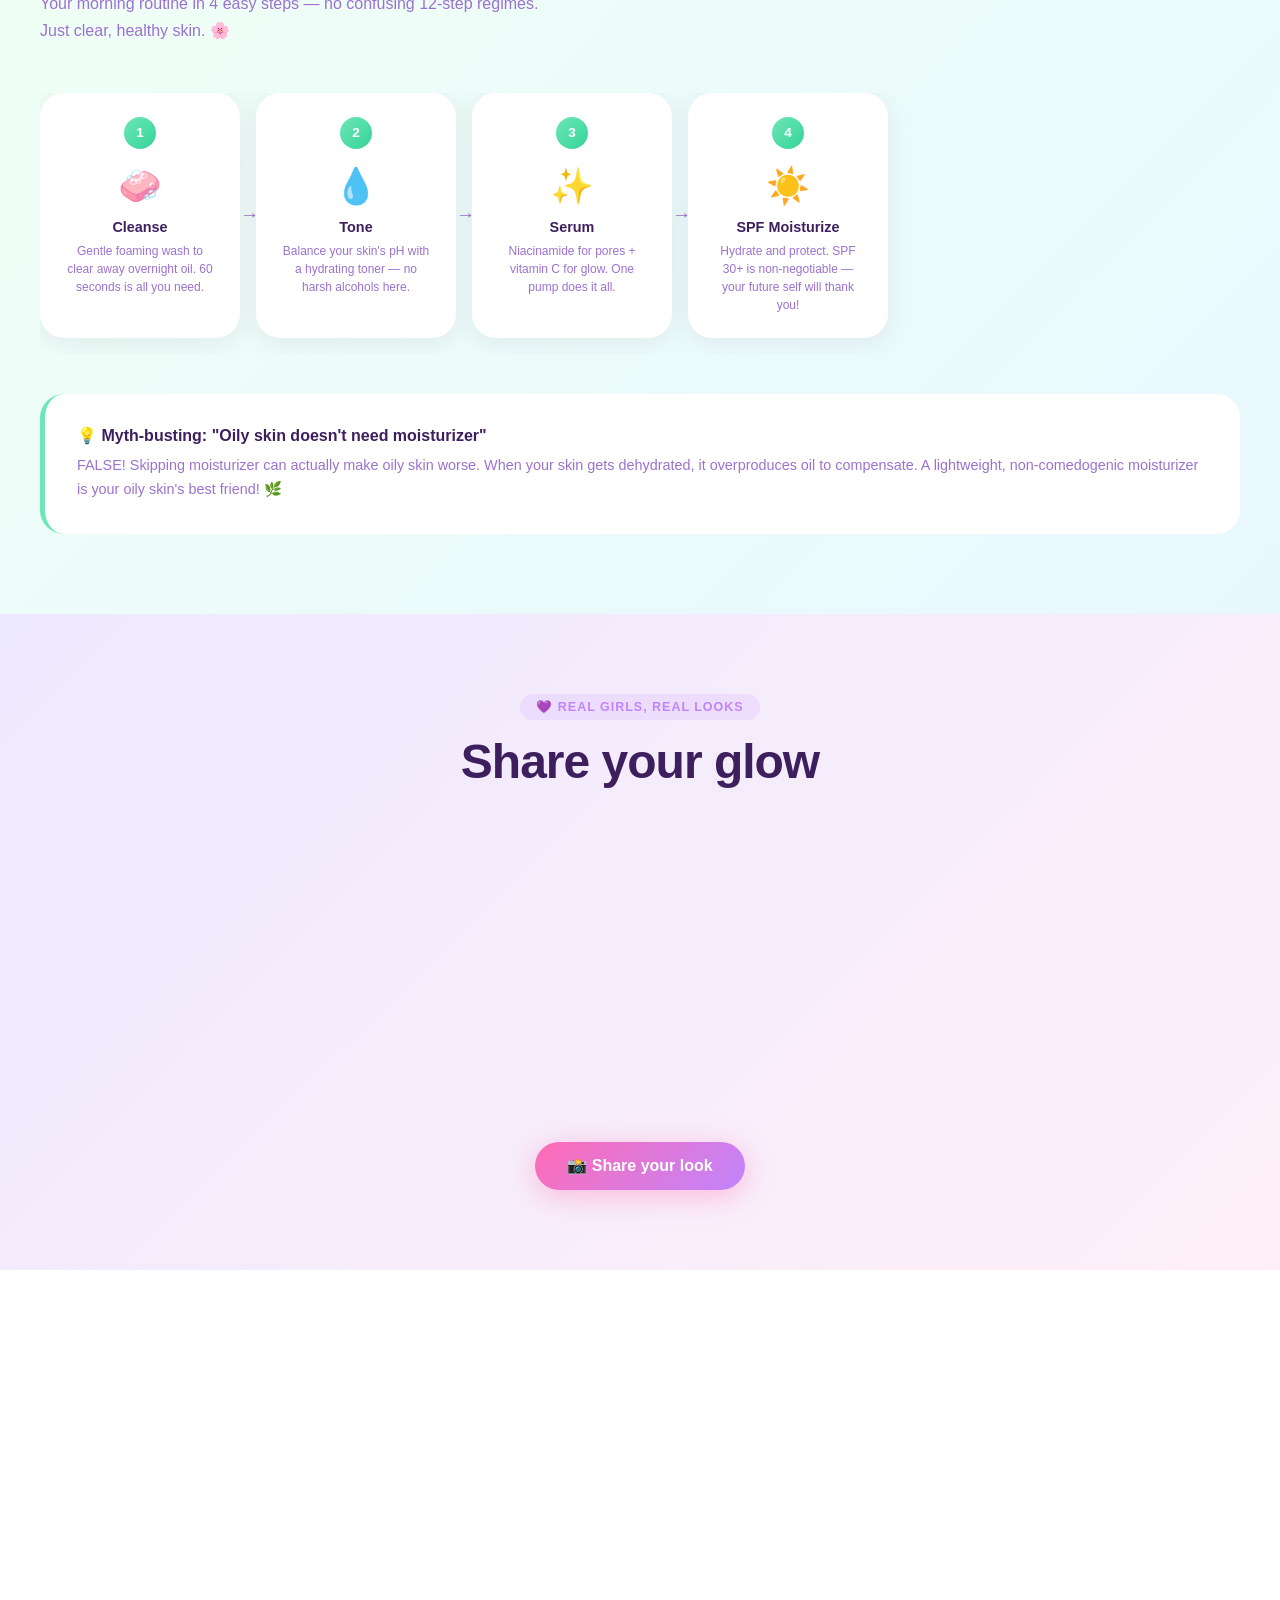
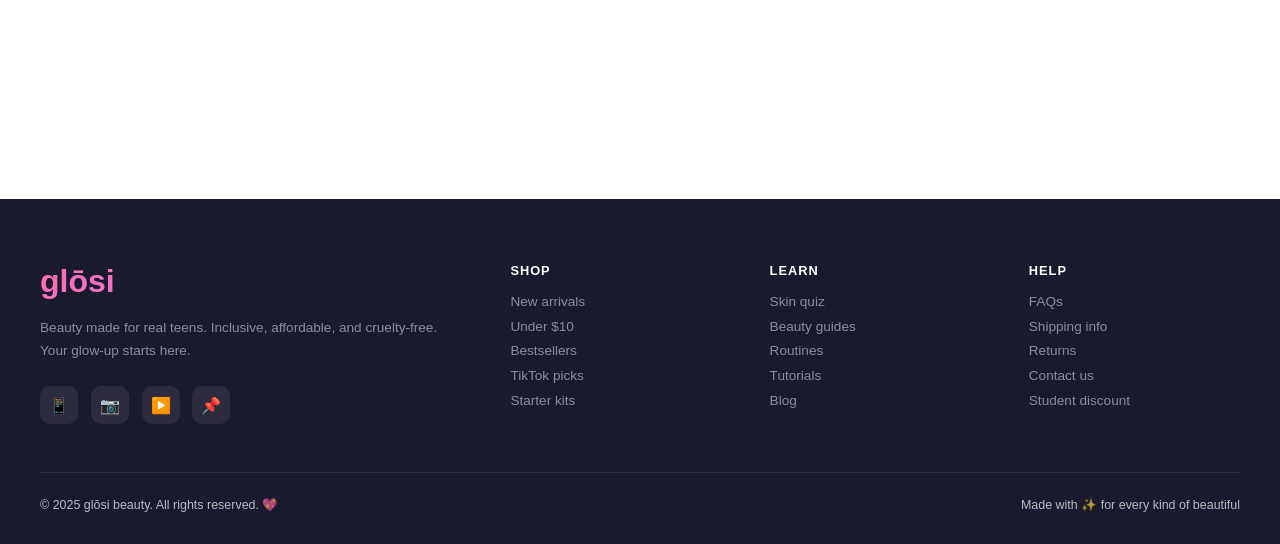
==== commit d267a0e0: "add index" ====
--- a/index.html
+++ b/index.html
@@ -5,6 +5,7 @@
 <meta name="viewport" content="width=device-width, initial-scale=1.0">
 <title>Beauty — beauty made for you ✨</title>
 <link href="https://fonts.googleapis.com/css2?family=Clash+Display:wght@400;500;600;700&family=Nunito:wght@400;600;700;800;900&family=Syne:wght@400;700;800&display=swap" rel="stylesheet">
+<link rel="stylesheet" href="index.css">
 </head>
 <body>
 
--- a/index.css
+++ b/index.css
@@ -0,0 +1,576 @@
+ :root {
+    --pink: #FF6BB5;
+    --pink-light: #FFD6EC;
+    --pink-pale: #FFF0F8;
+    --lavender: #C084FC;
+    --lavender-light: #EDE9FE;
+    --blue: #67E8F9;
+    --blue-light: #CFFAFE;
+    --mint: #6EE7B7;
+    --yellow: #FDE68A;
+    --coral: #FB7185;
+    --white: #FFFFFF;
+    --dark: #1A1A2E;
+    --text: #3D1F5E;
+    --muted: #9B72CF;
+    --radius: 24px;
+    --radius-sm: 14px;
+    --font-display: 'Clash Display', sans-serif;
+    --font-body: 'Nunito', sans-serif;
+    --font-accent: 'Syne', sans-serif;
+  }
+
+  *, *::before, *::after { box-sizing: border-box; margin: 0; padding: 0; }
+
+  html { scroll-behavior: smooth; }
+
+  body {
+    font-family: var(--font-body);
+    background: #FFF5FD;
+    color: var(--text);
+    overflow-x: hidden;
+  }
+
+  /* ── NAV ── */
+  nav {
+    position: fixed; top: 0; left: 0; right: 0; z-index: 100;
+    display: flex; align-items: center; justify-content: space-between;
+    padding: 1rem 2rem;
+    background: rgba(255,245,253,0.85);
+    backdrop-filter: blur(20px);
+    border-bottom: 1.5px solid var(--pink-light);
+  }
+
+  .nav-logo {
+    font-family: var(--font-display);
+    font-size: 1.8rem; font-weight: 700;
+    background: linear-gradient(135deg, var(--pink), var(--lavender));
+    -webkit-background-clip: text; -webkit-text-fill-color: transparent;
+    letter-spacing: -1px;
+  }
+
+  .nav-links {
+    display: flex; gap: 2rem; list-style: none;
+  }
+  .nav-links a {
+    font-size: 0.9rem; font-weight: 700; text-decoration: none;
+    color: var(--muted); transition: color 0.2s;
+    letter-spacing: 0.5px;
+  }
+  .nav-links a:hover { color: var(--pink); }
+
+  .nav-cta {
+    background: linear-gradient(135deg, var(--pink), var(--lavender));
+    color: white; border: none; padding: 0.6rem 1.4rem;
+    border-radius: 50px; font-family: var(--font-body);
+    font-weight: 800; font-size: 0.85rem; cursor: pointer;
+    transition: transform 0.2s, box-shadow 0.2s;
+    box-shadow: 0 4px 20px rgba(255,107,181,0.35);
+  }
+  .nav-cta:hover { transform: translateY(-2px); box-shadow: 0 8px 28px rgba(255,107,181,0.45); }
+
+  /* ── HERO ── */
+  .hero {
+    min-height: 100vh;
+    display: flex; align-items: center;
+    padding: 7rem 2rem 4rem;
+    position: relative; overflow: hidden;
+  }
+
+  .hero-bg {
+    position: absolute; inset: 0;
+    background: radial-gradient(ellipse 80% 60% at 70% 40%, #FFE4F5 0%, #F5E9FF 40%, #E8F8FF 80%, #FFF5FD 100%);
+  }
+
+  .blob {
+    position: absolute; border-radius: 50%;
+    filter: blur(60px); opacity: 0.55; animation: float 8s ease-in-out infinite;
+  }
+  .blob-1 { width: 380px; height: 380px; background: var(--pink-light); top: 5%; right: 5%; }
+  .blob-2 { width: 280px; height: 280px; background: var(--lavender-light); bottom: 10%; left: 5%; animation-delay: -3s; }
+  .blob-3 { width: 200px; height: 200px; background: var(--blue-light); top: 40%; right: 25%; animation-delay: -5s; }
+
+  @keyframes float {
+    0%, 100% { transform: translateY(0) scale(1); }
+    50% { transform: translateY(-20px) scale(1.05); }
+  }
+
+  .hero-content { position: relative; z-index: 1; max-width: 620px; }
+
+  .hero-badge {
+    display: inline-flex; align-items: center; gap: 0.4rem;
+    background: white; border: 1.5px solid var(--pink-light);
+    padding: 0.4rem 1rem; border-radius: 50px;
+    font-size: 0.8rem; font-weight: 800; color: var(--pink);
+    margin-bottom: 1.5rem; animation: slideDown 0.6s ease;
+    box-shadow: 0 4px 16px rgba(255,107,181,0.15);
+  }
+  .badge-dot { width: 7px; height: 7px; background: var(--pink); border-radius: 50%; animation: pulse 1.5s ease infinite; }
+  @keyframes pulse { 0%,100%{transform:scale(1);opacity:1} 50%{transform:scale(1.5);opacity:0.6} }
+
+  .hero h1 {
+    font-family: var(--font-display);
+    font-size: clamp(3rem, 8vw, 5.5rem);
+    font-weight: 700; line-height: 1.05;
+    letter-spacing: -2px;
+    animation: slideUp 0.7s ease 0.1s both;
+  }
+
+  .hero h1 .gradient-text {
+    background: linear-gradient(135deg, var(--pink) 0%, var(--lavender) 50%, var(--blue) 100%);
+    -webkit-background-clip: text; -webkit-text-fill-color: transparent;
+  }
+
+  .hero p {
+    margin: 1.5rem 0 2.5rem;
+    font-size: 1.1rem; color: var(--muted); line-height: 1.7;
+    animation: slideUp 0.7s ease 0.2s both;
+  }
+
+  .hero-actions {
+    display: flex; gap: 1rem; flex-wrap: wrap;
+    animation: slideUp 0.7s ease 0.3s both;
+  }
+
+  .btn-primary {
+    background: linear-gradient(135deg, var(--pink), var(--lavender));
+    color: white; border: none; padding: 0.9rem 2rem;
+    border-radius: 50px; font-family: var(--font-body);
+    font-weight: 800; font-size: 1rem; cursor: pointer;
+    transition: transform 0.2s, box-shadow 0.2s;
+    box-shadow: 0 6px 28px rgba(255,107,181,0.4);
+  }
+  .btn-primary:hover { transform: translateY(-3px); box-shadow: 0 10px 36px rgba(255,107,181,0.5); }
+
+  .btn-outline {
+    background: white; color: var(--pink);
+    border: 2px solid var(--pink-light); padding: 0.85rem 1.8rem;
+    border-radius: 50px; font-family: var(--font-body);
+    font-weight: 800; font-size: 1rem; cursor: pointer;
+    transition: all 0.2s;
+  }
+  .btn-outline:hover { border-color: var(--pink); background: var(--pink-pale); }
+
+  .hero-stats {
+    display: flex; gap: 2rem; margin-top: 3rem;
+    animation: slideUp 0.7s ease 0.4s both;
+  }
+  .stat { text-align: center; }
+  .stat-num { font-family: var(--font-display); font-size: 1.6rem; font-weight: 700; color: var(--text); }
+  .stat-label { font-size: 0.75rem; font-weight: 700; color: var(--muted); text-transform: uppercase; letter-spacing: 1px; }
+
+  /* Floating product cards in hero */
+  .hero-visual {
+    position: absolute; right: 5%; top: 50%;
+    transform: translateY(-50%);
+    display: flex; flex-direction: column; gap: 1rem;
+    z-index: 1;
+  }
+
+  .float-card {
+    background: white; border-radius: var(--radius);
+    padding: 1rem 1.2rem;
+    box-shadow: 0 8px 32px rgba(60,30,90,0.12);
+    display: flex; align-items: center; gap: 0.8rem;
+    min-width: 200px;
+    animation: floatCard 6s ease-in-out infinite;
+  }
+  .float-card:nth-child(2) { animation-delay: -2s; margin-left: 30px; }
+  .float-card:nth-child(3) { animation-delay: -4s; }
+
+  @keyframes floatCard {
+    0%,100%{transform:translateY(0)} 50%{transform:translateY(-10px)}
+  }
+
+  .float-card-icon {
+    width: 44px; height: 44px; border-radius: 12px;
+    display: flex; align-items: center; justify-content: center;
+    font-size: 1.4rem;
+  }
+  .icon-pink { background: var(--pink-pale); }
+  .icon-purple { background: var(--lavender-light); }
+  .icon-blue { background: var(--blue-light); }
+
+  .float-card-info p { font-size: 0.75rem; font-weight: 800; color: var(--text); }
+  .float-card-info span { font-size: 0.7rem; color: var(--muted); }
+
+  @keyframes slideDown { from{opacity:0;transform:translateY(-20px)} to{opacity:1;transform:translateY(0)} }
+  @keyframes slideUp { from{opacity:0;transform:translateY(20px)} to{opacity:1;transform:translateY(0)} }
+
+  /* ── MARQUEE ── */
+  .marquee-section {
+    padding: 1rem 0; overflow: hidden;
+    background: linear-gradient(135deg, var(--pink), var(--lavender));
+    position: relative;
+  }
+  .marquee-track {
+    display: flex; gap: 0;
+    animation: marquee 20s linear infinite;
+    white-space: nowrap;
+  }
+  .marquee-item {
+    display: inline-flex; align-items: center; gap: 0.6rem;
+    padding: 0 2rem;
+    color: white; font-weight: 800; font-size: 0.85rem;
+    letter-spacing: 0.5px; text-transform: uppercase;
+  }
+  .marquee-dot { color: rgba(255,255,255,0.5); font-size: 1.2rem; }
+  @keyframes marquee { from{transform:translateX(0)} to{transform:translateX(-50%)} }
+
+  /* ── SECTION BASE ── */
+  section { padding: 5rem 2rem; }
+  .section-label {
+    display: inline-flex; align-items: center; gap: 0.5rem;
+    background: var(--pink-pale); color: var(--pink);
+    padding: 0.35rem 1rem; border-radius: 50px;
+    font-size: 0.78rem; font-weight: 800;
+    text-transform: uppercase; letter-spacing: 1px;
+    margin-bottom: 1rem;
+  }
+  .section-title {
+    font-family: var(--font-display);
+    font-size: clamp(2rem, 5vw, 3rem);
+    font-weight: 700; letter-spacing: -1px;
+    line-height: 1.1; margin-bottom: 1rem;
+  }
+  .section-sub {
+    font-size: 1rem; color: var(--muted); max-width: 500px; line-height: 1.7;
+  }
+
+  .container { max-width: 1200px; margin: 0 auto; }
+
+  /* ── TRENDING ── */
+  .trending { background: white; }
+  .products-grid {
+    display: grid;
+    grid-template-columns: repeat(auto-fit, minmax(240px, 1fr));
+    gap: 1.5rem; margin-top: 3rem;
+  }
+
+  .product-card {
+    background: #FFF5FD; border-radius: var(--radius);
+    overflow: hidden; transition: transform 0.3s, box-shadow 0.3s;
+    cursor: pointer; position: relative;
+  }
+  .product-card:hover { transform: translateY(-8px); box-shadow: 0 20px 60px rgba(60,30,90,0.15); }
+
+  .product-card-img {
+    height: 200px;
+    display: flex; align-items: center; justify-content: center;
+    font-size: 4rem; position: relative;
+    background: linear-gradient(135deg, var(--pink-pale), var(--lavender-light));
+  }
+
+  .product-badge {
+    position: absolute; top: 12px; left: 12px;
+    padding: 0.25rem 0.7rem; border-radius: 50px;
+    font-size: 0.7rem; font-weight: 800;
+    background: var(--pink); color: white;
+  }
+  .badge-tiktok { background: #010101; color: white; }
+  .badge-new { background: var(--mint); color: #064E3B; }
+  .badge-sale { background: var(--coral); color: white; }
+
+  .product-card-body { padding: 1.2rem; }
+  .product-name { font-weight: 800; font-size: 0.95rem; color: var(--text); margin-bottom: 0.3rem; }
+  .product-brand { font-size: 0.78rem; color: var(--muted); margin-bottom: 0.8rem; }
+  .product-footer { display: flex; align-items: center; justify-content: space-between; }
+  .product-price { font-family: var(--font-display); font-weight: 700; font-size: 1.1rem; color: var(--pink); }
+  .product-price .old { font-size: 0.8rem; color: var(--muted); text-decoration: line-through; margin-right: 0.3rem; }
+  .stars { font-size: 0.75rem; color: #FBBF24; }
+  .add-btn {
+    width: 36px; height: 36px; border-radius: 50%;
+    background: linear-gradient(135deg, var(--pink), var(--lavender));
+    border: none; color: white; font-size: 1.2rem;
+    cursor: pointer; display: flex; align-items: center; justify-content: center;
+    transition: transform 0.2s;
+  }
+  .add-btn:hover { transform: scale(1.15); }
+
+  /* ── TIKTOK FAVORITES ── */
+  .tiktok-section {
+    background: var(--dark);
+    color: white;
+  }
+  .tiktok-section .section-label { background: rgba(255,255,255,0.1); color: white; }
+  .tiktok-section .section-title { color: white; }
+  .tiktok-section .section-sub { color: rgba(255,255,255,0.6); }
+
+  .tiktok-grid {
+    display: grid;
+    grid-template-columns: repeat(auto-fit, minmax(180px, 1fr));
+    gap: 1rem; margin-top: 3rem;
+  }
+
+  .tiktok-card {
+    border-radius: var(--radius-sm); overflow: hidden;
+    position: relative; aspect-ratio: 9/16;
+    background: linear-gradient(175deg, #1A1A2E, #2D1B69);
+    cursor: pointer; transition: transform 0.3s;
+    border: 1.5px solid rgba(255,255,255,0.08);
+  }
+  .tiktok-card:hover { transform: scale(1.04); }
+
+  .tiktok-card-bg {
+    position: absolute; inset: 0;
+    display: flex; align-items: center; justify-content: center;
+    font-size: 4rem;
+    background: linear-gradient(175deg, var(--tiktok-color1, #2D1B69), var(--tiktok-color2, #1A1A2E));
+  }
+  .tiktok-card:nth-child(1) { --tiktok-color1: #FF6BB5; --tiktok-color2: #9B59B6; }
+  .tiktok-card:nth-child(2) { --tiktok-color1: #67E8F9; --tiktok-color2: #3B82F6; }
+  .tiktok-card:nth-child(3) { --tiktok-color1: #6EE7B7; --tiktok-color2: #059669; }
+  .tiktok-card:nth-child(4) { --tiktok-color1: #FDE68A; --tiktok-color2: #F59E0B; }
+
+  .tiktok-play {
+    position: absolute; inset: 0;
+    display: flex; align-items: center; justify-content: center;
+    opacity: 0; transition: opacity 0.3s;
+    background: rgba(0,0,0,0.3);
+  }
+  .tiktok-card:hover .tiktok-play { opacity: 1; }
+  .play-btn {
+    width: 50px; height: 50px; border-radius: 50%;
+    background: white; display: flex; align-items: center; justify-content: center;
+    font-size: 1.3rem; color: var(--dark);
+  }
+
+  .tiktok-info {
+    position: absolute; bottom: 0; left: 0; right: 0;
+    padding: 1rem 0.8rem;
+    background: linear-gradient(to top, rgba(0,0,0,0.85), transparent);
+  }
+  .tiktok-user { font-size: 0.72rem; font-weight: 800; color: white; margin-bottom: 0.2rem; }
+  .tiktok-desc { font-size: 0.65rem; color: rgba(255,255,255,0.7); }
+  .tiktok-likes { display: flex; align-items: center; gap: 0.3rem; margin-top: 0.4rem; font-size: 0.65rem; color: var(--pink); font-weight: 800; }
+
+  /* ── QUIZ ── */
+  .quiz-section {
+    background: linear-gradient(135deg, var(--pink-pale) 0%, var(--lavender-light) 50%, var(--blue-light) 100%);
+  }
+
+  .quiz-card {
+    background: white; border-radius: 32px;
+    padding: 3rem;
+    box-shadow: 0 20px 80px rgba(60,30,90,0.1);
+    max-width: 700px; margin: 3rem auto 0;
+    text-align: center;
+  }
+
+  .quiz-emoji { font-size: 3rem; margin-bottom: 1rem; }
+  .quiz-question { font-family: var(--font-display); font-size: 1.5rem; font-weight: 700; color: var(--text); margin-bottom: 0.5rem; }
+  .quiz-sub { color: var(--muted); font-size: 0.9rem; margin-bottom: 2rem; }
+  .quiz-progress { display: flex; gap: 6px; justify-content: center; margin-bottom: 2rem; }
+  .progress-dot { width: 30px; height: 6px; border-radius: 50px; background: var(--lavender-light); transition: background 0.3s; }
+  .progress-dot.active { background: var(--lavender); }
+  .progress-dot.done { background: var(--pink); }
+
+  .quiz-options { display: grid; grid-template-columns: 1fr 1fr; gap: 1rem; margin-bottom: 2rem; }
+  .quiz-option {
+    padding: 1rem; border-radius: var(--radius-sm);
+    border: 2px solid var(--lavender-light);
+    background: var(--pink-pale); cursor: pointer;
+    font-weight: 700; font-size: 0.9rem; color: var(--text);
+    transition: all 0.2s; display: flex; align-items: center; gap: 0.6rem;
+  }
+  .quiz-option:hover, .quiz-option.selected {
+    border-color: var(--lavender); background: var(--lavender-light);
+    transform: translateY(-2px); box-shadow: 0 6px 20px rgba(192,132,252,0.25);
+  }
+  .quiz-option-icon { font-size: 1.3rem; }
+  .quiz-btn {
+    background: linear-gradient(135deg, var(--lavender), var(--pink));
+    color: white; border: none; padding: 0.9rem 3rem;
+    border-radius: 50px; font-weight: 800; font-size: 1rem;
+    cursor: pointer; transition: transform 0.2s, box-shadow 0.2s;
+    box-shadow: 0 6px 24px rgba(192,132,252,0.4);
+  }
+  .quiz-btn:hover { transform: translateY(-2px); box-shadow: 0 10px 32px rgba(192,132,252,0.5); }
+
+  .quiz-result { display: none; }
+  .quiz-result.show { display: block; }
+  .result-badge {
+    display: inline-block; padding: 0.5rem 1.5rem;
+    border-radius: 50px; font-weight: 800; font-size: 0.9rem;
+    margin-bottom: 1rem;
+  }
+
+  /* ── BEGINNER KITS ── */
+  .kits-section { background: white; }
+  .kits-grid { display: grid; grid-template-columns: repeat(auto-fit, minmax(300px, 1fr)); gap: 1.5rem; margin-top: 3rem; }
+
+  .kit-card {
+    border-radius: var(--radius); overflow: hidden;
+    transition: transform 0.3s, box-shadow 0.3s;
+    cursor: pointer;
+  }
+  .kit-card:hover { transform: translateY(-6px); box-shadow: 0 24px 60px rgba(60,30,90,0.15); }
+
+  .kit-header {
+    padding: 2rem; position: relative; overflow: hidden;
+    min-height: 180px; display: flex; flex-direction: column; justify-content: flex-end;
+  }
+  .kit-1 .kit-header { background: linear-gradient(135deg, #FFD6EC, #FF6BB5); }
+  .kit-2 .kit-header { background: linear-gradient(135deg, #EDE9FE, #C084FC); }
+  .kit-3 .kit-header { background: linear-gradient(135deg, #CFFAFE, #22D3EE); }
+
+  .kit-emoji { font-size: 3.5rem; position: absolute; top: 1.5rem; right: 1.5rem; opacity: 0.7; }
+  .kit-name { font-family: var(--font-display); font-size: 1.4rem; font-weight: 700; color: white; }
+  .kit-tagline { font-size: 0.85rem; color: rgba(255,255,255,0.8); margin-top: 0.3rem; }
+
+  .kit-body { padding: 1.5rem; background: #FFF5FD; }
+  .kit-items { list-style: none; margin-bottom: 1.2rem; }
+  .kit-items li {
+    display: flex; align-items: center; gap: 0.5rem;
+    font-size: 0.85rem; color: var(--muted); padding: 0.3rem 0;
+    border-bottom: 1px dashed var(--pink-light);
+  }
+  .kit-items li:last-child { border: none; }
+  .kit-items li::before { content: "✦"; color: var(--pink); font-size: 0.6rem; flex-shrink: 0; }
+  .kit-footer { display: flex; align-items: center; justify-content: space-between; }
+  .kit-price { font-family: var(--font-display); font-size: 1.4rem; font-weight: 700; color: var(--pink); }
+  .kit-price small { font-size: 0.7rem; color: var(--muted); text-decoration: line-through; margin-right: 0.4rem; font-family: var(--font-body); }
+
+  /* ── SKINCARE ── */
+  .skincare-section {
+    background: linear-gradient(135deg, #F0FFF4, #E8F8FF);
+  }
+  .routine-steps {
+    display: flex; gap: 1rem; margin-top: 3rem;
+    overflow-x: auto; padding-bottom: 1rem;
+  }
+  .step-card {
+    flex: 0 0 200px; background: white;
+    border-radius: var(--radius); padding: 1.5rem;
+    text-align: center;
+    box-shadow: 0 4px 24px rgba(60,30,90,0.08);
+    position: relative;
+  }
+  .step-num {
+    width: 32px; height: 32px; border-radius: 50%;
+    background: linear-gradient(135deg, var(--mint), #34D399);
+    color: white; font-weight: 800; font-size: 0.85rem;
+    display: flex; align-items: center; justify-content: center;
+    margin: 0 auto 1rem;
+  }
+  .step-icon { font-size: 2.2rem; margin-bottom: 0.8rem; display: block; }
+  .step-title { font-weight: 800; font-size: 0.9rem; color: var(--text); margin-bottom: 0.4rem; }
+  .step-desc { font-size: 0.75rem; color: var(--muted); line-height: 1.5; }
+  .step-arrow {
+    position: absolute; right: -1.2rem; top: 50%;
+    transform: translateY(-50%);
+    font-size: 1.2rem; color: var(--muted); z-index: 1;
+  }
+  .step-card:last-child .step-arrow { display: none; }
+
+  /* ── UNDER $10 ── */
+  .budget-section { background: white; }
+  .budget-header { display: flex; align-items: flex-end; justify-content: space-between; flex-wrap: wrap; gap: 1rem; }
+  .filter-pills { display: flex; gap: 0.5rem; flex-wrap: wrap; margin-top: 1rem; }
+  .pill {
+    padding: 0.4rem 1rem; border-radius: 50px;
+    border: 2px solid var(--pink-light); background: white;
+    font-size: 0.8rem; font-weight: 700; color: var(--muted);
+    cursor: pointer; transition: all 0.2s;
+  }
+  .pill:hover, .pill.active { background: var(--pink); border-color: var(--pink); color: white; }
+
+  /* ── COMMUNITY ── */
+  .community-section {
+    background: linear-gradient(135deg, var(--lavender-light), var(--pink-pale));
+    text-align: center;
+  }
+
+  .ugc-grid {
+    display: grid;
+    grid-template-columns: repeat(auto-fit, minmax(160px, 1fr));
+    gap: 1rem; margin: 3rem 0;
+  }
+
+  .ugc-card {
+    border-radius: var(--radius-sm); overflow: hidden;
+    aspect-ratio: 1; position: relative;
+    background: linear-gradient(135deg, var(--pink-pale), var(--lavender-light));
+    cursor: pointer; transition: transform 0.3s;
+    display: flex; align-items: center; justify-content: center;
+    font-size: 3rem;
+  }
+  .ugc-card:hover { transform: scale(1.04); }
+
+  .ugc-overlay {
+    position: absolute; inset: 0; background: rgba(60,30,90,0.55);
+    display: flex; flex-direction: column; align-items: center; justify-content: center;
+    opacity: 0; transition: opacity 0.3s; color: white; padding: 1rem;
+  }
+  .ugc-card:hover .ugc-overlay { opacity: 1; }
+  .ugc-username { font-weight: 800; font-size: 0.8rem; }
+  .ugc-likes { font-size: 0.7rem; opacity: 0.8; }
+
+  /* ── BADGES ── */
+  .badges-section { background: white; text-align: center; }
+  .badges-grid {
+    display: grid; grid-template-columns: repeat(auto-fit, minmax(160px, 1fr));
+    gap: 1.5rem; margin-top: 3rem;
+  }
+  .badge-card {
+    background: var(--pink-pale); border-radius: var(--radius);
+    padding: 1.8rem 1rem; text-align: center;
+    border: 2px solid var(--pink-light);
+    transition: transform 0.3s;
+  }
+  .badge-card:hover { transform: translateY(-4px); }
+  .badge-icon { font-size: 2.5rem; margin-bottom: 0.8rem; display: block; }
+  .badge-name { font-weight: 800; font-size: 0.9rem; color: var(--text); margin-bottom: 0.3rem; }
+  .badge-desc { font-size: 0.75rem; color: var(--muted); }
+
+  /* ── FOOTER ── */
+  footer {
+    background: var(--dark);
+    color: rgba(255,255,255,0.7);
+    padding: 4rem 2rem 2rem;
+  }
+  .footer-grid {
+    display: grid; grid-template-columns: 2fr 1fr 1fr 1fr;
+    gap: 3rem; margin-bottom: 3rem;
+  }
+  .footer-logo {
+    font-family: var(--font-display); font-size: 2rem; font-weight: 700;
+    background: linear-gradient(135deg, var(--pink), var(--lavender));
+    -webkit-background-clip: text; -webkit-text-fill-color: transparent;
+    margin-bottom: 1rem;
+  }
+  .footer-desc { font-size: 0.85rem; line-height: 1.7; color: rgba(255,255,255,0.5); }
+  .footer-social { display: flex; gap: 0.8rem; margin-top: 1.5rem; }
+  .social-btn {
+    width: 38px; height: 38px; border-radius: 10px;
+    background: rgba(255,255,255,0.08); display: flex;
+    align-items: center; justify-content: center;
+    font-size: 1rem; cursor: pointer; transition: background 0.2s;
+    text-decoration: none; color: white;
+  }
+  .social-btn:hover { background: var(--pink); }
+  .footer-col h4 { font-size: 0.8rem; text-transform: uppercase; letter-spacing: 1px; color: white; margin-bottom: 1rem; font-weight: 800; }
+  .footer-col a { display: block; font-size: 0.85rem; color: rgba(255,255,255,0.5); text-decoration: none; margin-bottom: 0.6rem; transition: color 0.2s; }
+  .footer-col a:hover { color: var(--pink); }
+  .footer-bottom { border-top: 1px solid rgba(255,255,255,0.08); padding-top: 1.5rem; display: flex; justify-content: space-between; align-items: center; font-size: 0.78rem; }
+
+  /* ── RESPONSIVE ── */
+  @media (max-width: 900px) {
+    .hero-visual { display: none; }
+    .footer-grid { grid-template-columns: 1fr 1fr; }
+    .nav-links { display: none; }
+  }
+  @media (max-width: 600px) {
+    .hero { padding: 6rem 1.5rem 3rem; }
+    .quiz-options { grid-template-columns: 1fr; }
+    section { padding: 3.5rem 1.5rem; }
+    .footer-grid { grid-template-columns: 1fr; }
+    .hero-stats { gap: 1.2rem; }
+  }
+
+  /* ── SCROLL ANIMATIONS ── */
+  .reveal {
+    opacity: 0; transform: translateY(30px);
+    transition: opacity 0.7s ease, transform 0.7s ease;
+  }
+  .reveal.visible { opacity: 1; transform: translateY(0); }
